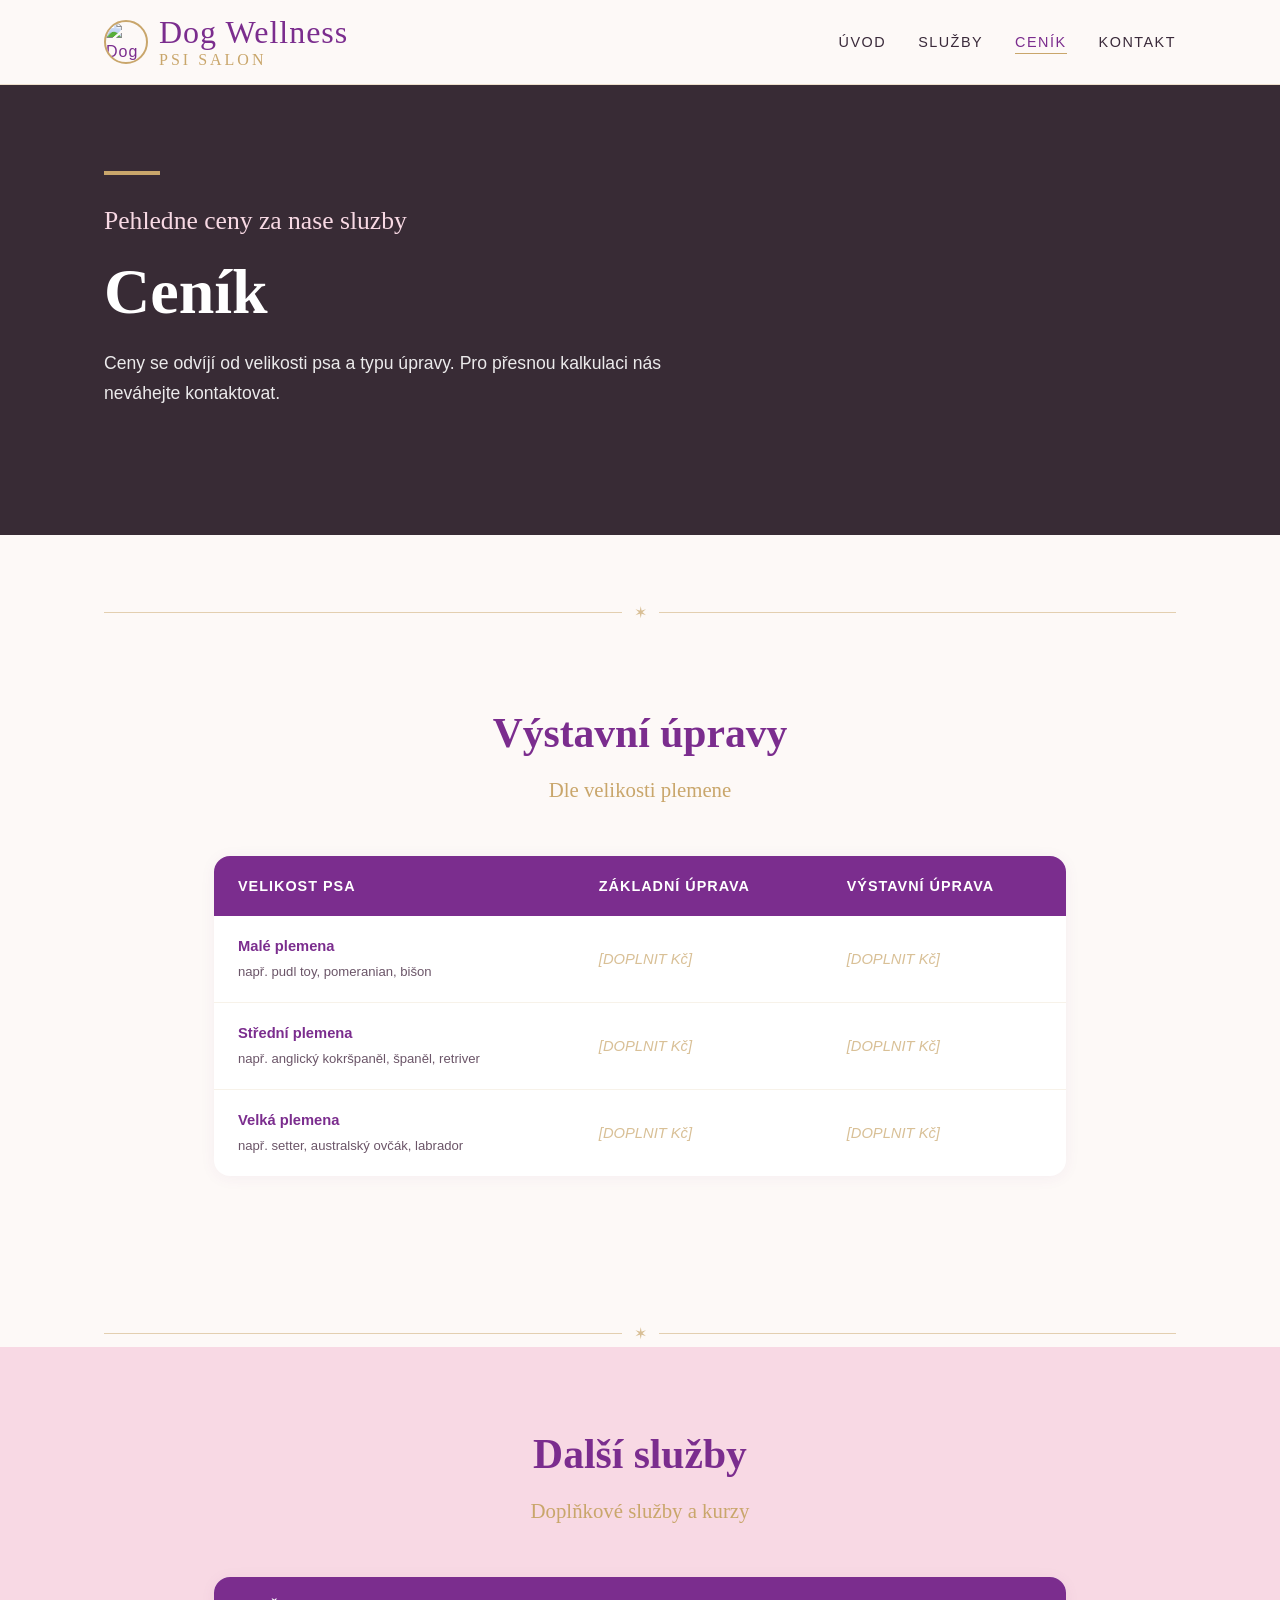
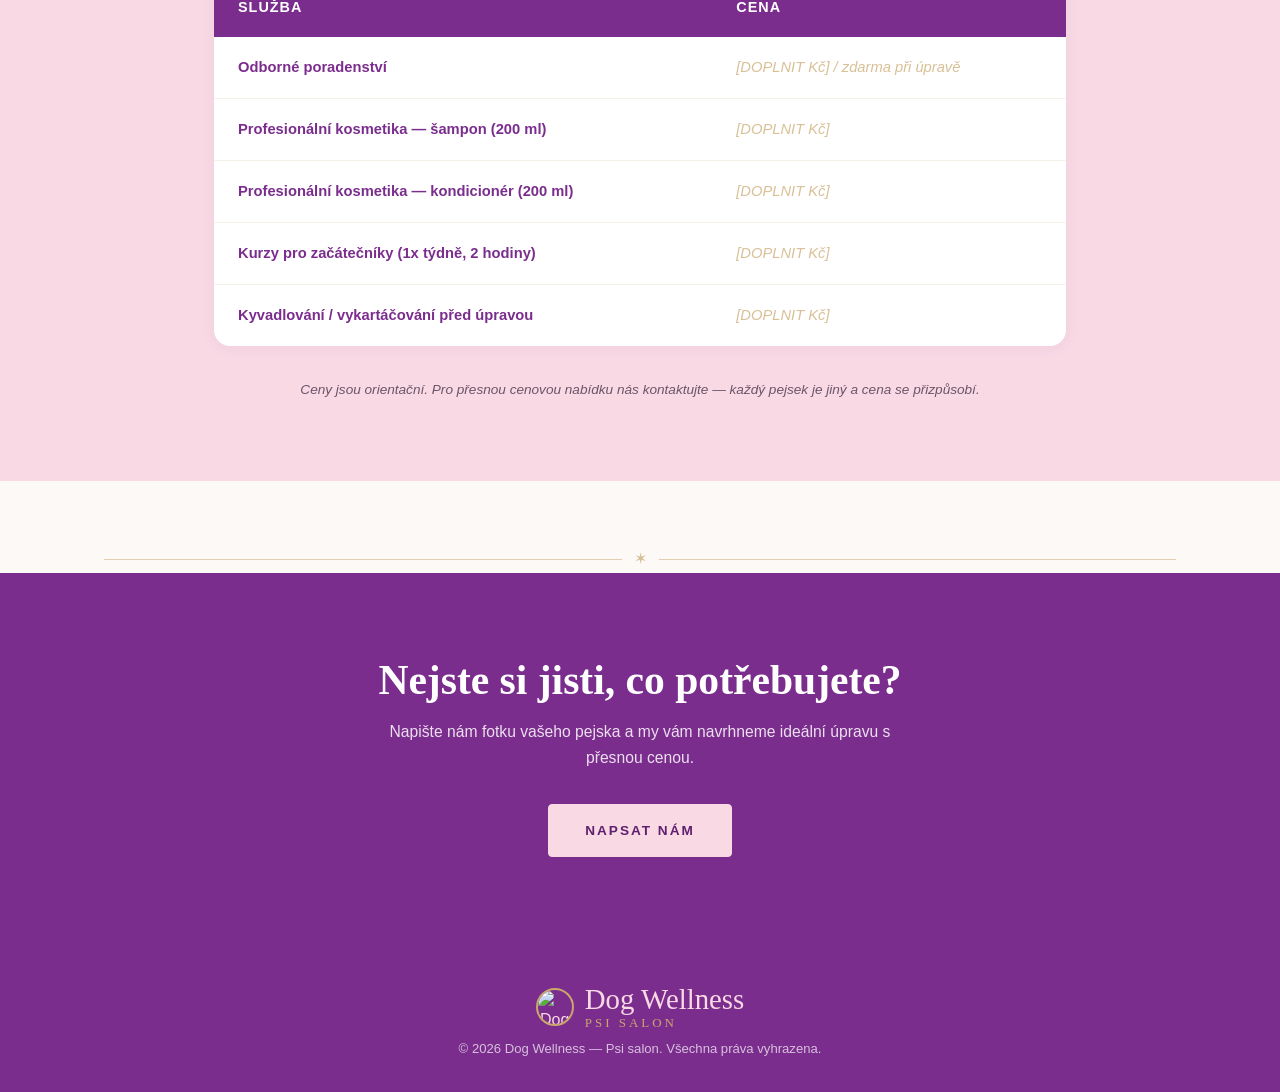
==== cenik.html @ 5f7958ab "Add files via upload" ====
<!DOCTYPE html>
<html lang="cs">
<head>
  <meta charset="UTF-8">
  <meta name="viewport" content="width=device-width, initial-scale=1.0">
  <title>Dog Wellness — Psí salon | Ceník</title>
  <link rel="stylesheet" href="style.css">
</head>
<body>

  <!-- ===== NAVIGATION ===== -->
  <nav class="navbar">
    <div class="container">
      <a href="index.html" class="nav-logo">
        <img src="obrazky/logo.jpg" alt="Dog Wellness logo">
        <span class="brand-name">Dog Wellness<small>Psi salon</small></span>
      </a>
      <ul class="nav-links">
        <li><a href="index.html">Úvod</a></li>
        <li><a href="sluzby.html">Služby</a></li>
        <li><a href="cenik.html" class="active">Ceník</a></li>
        <li><a href="kontakt.html">Kontakt</a></li>
      </ul>
      <button class="nav-toggle" aria-label="Menu"><span></span><span></span><span></span></button>
    </div>
  </nav>

  <!-- ===== PAGE HEADER ===== -->
  <section class="hero" style="min-height:50vh;">
    <div class="hero-content">
      <div class="container">
        <p class="hero-tagline">Pehledne ceny za nase sluzby</p>
        <h1>Ceník</h1>
        <p class="hero-subtitle">Ceny se odvíjí od velikosti psa a typu úpravy. Pro přesnou kalkulaci nás neváhejte kontaktovat.</p>
      </div>
    </div>
  </section>

  <!-- ===== DIVIDER ===== -->
  <div class="section-divider"><span class="star">&#10038;</span></div>

  <!-- ===== PRICING TABLE ===== -->
  <section class="section section-cream">
    <div class="container" style="max-width:900px;">
      <h2 class="section-title" style="text-align:center;">Výstavní úpravy</h2>
      <p class="section-subtitle" style="text-align:center;margin-bottom:12px;">Dle velikosti plemene</p>

      <table class="pricing-table">
        <thead>
          <tr>
            <th>Velikost psa</th>
            <th>Základní úprava</th>
            <th>Výstavní úprava</th>
          </tr>
        </thead>
        <tbody>
          <tr>
            <td class="size-label">Malé plemena<br><span style="font-weight:400;font-size:.82rem;color:var(--text-light);">např. pudl toy, pomeranian, bišon</span></td>
            <td class="placeholder-price">[DOPLNIT Kč]</td>
            <td class="placeholder-price">[DOPLNIT Kč]</td>
          </tr>
          <tr>
            <td class="size-label">Střední plemena<br><span style="font-weight:400;font-size:.82rem;color:var(--text-light);">např. anglický kokršpaněl, španěl, retriver</span></td>
            <td class="placeholder-price">[DOPLNIT Kč]</td>
            <td class="placeholder-price">[DOPLNIT Kč]</td>
          </tr>
          <tr>
            <td class="size-label">Velká plemena<br><span style="font-weight:400;font-size:.82rem;color:var(--text-light);">např. setter, australský ovčák, labrador</span></td>
            <td class="placeholder-price">[DOPLNIT Kč]</td>
            <td class="placeholder-price">[DOPLNIT Kč]</td>
          </tr>
        </tbody>
      </table>
    </div>
  </section>

  <!-- ===== DIVIDER ===== -->
  <div class="section-divider"><span class="star">&#10038;</span></div>

  <!-- ===== ADDITIONAL SERVICES PRICING ===== -->
  <section class="section section-alt">
    <div class="container" style="max-width:900px;">
      <h2 class="section-title" style="text-align:center;">Další služby</h2>
      <p class="section-subtitle" style="text-align:center;margin-bottom:12px;">Doplňkové služby a kurzy</p>

      <table class="pricing-table">
        <thead>
          <tr>
            <th>Služba</th>
            <th>Cena</th>
          </tr>
        </thead>
        <tbody>
          <tr>
            <td class="size-label">Odborné poradenství</td>
            <td class="placeholder-price">[DOPLNIT Kč] / zdarma při úpravě</td>
          </tr>
          <tr>
            <td class="size-label">Profesionální kosmetika — šampon (200 ml)</td>
            <td class="placeholder-price">[DOPLNIT Kč]</td>
          </tr>
          <tr>
            <td class="size-label">Profesionální kosmetika — kondicionér (200 ml)</td>
            <td class="placeholder-price">[DOPLNIT Kč]</td>
          </tr>
          <tr>
            <td class="size-label">Kurzy pro začátečníky (1x týdně, 2 hodiny)</td>
            <td class="placeholder-price">[DOPLNIT Kč]</td>
          </tr>
          <tr>
            <td class="size-label">Kyvadlování / vykartáčování před úpravou</td>
            <td class="placeholder-price">[DOPLNIT Kč]</td>
          </tr>
        </tbody>
      </table>

      <p style="text-align:center;margin-top:32px;font-size:.85rem;color:var(--text-light);font-style:italic;">Ceny jsou orientační. Pro přesnou cenovou nabídku nás kontaktujte — každý pejsek je jiný a cena se přizpůsobí.</p>
    </div>
  </section>

  <!-- ===== DIVIDER ===== -->
  <div class="section-divider"><span class="star">&#10038;</span></div>

  <!-- ===== CTA ===== -->
  <section class="section section-plum" style="text-align:center;">
    <div class="container">
      <h2 class="section-title" style="color:#fff;">Nejste si jisti, co potřebujete?</h2>
      <p style="color:rgba(255,255,255,.85);max-width:560px;margin:12px auto 32px;font-size:.98rem;">Napište nám fotku vašeho pejska a my vám navrhneme ideální úpravu s přesnou cenou.</p>
      <a href="kontakt.html" class="btn" style="background:var(--rose);color:var(--plum-dark);border:1px solid var(--rose);">Napsat nám</a>
    </div>
  </section>

  <!-- ===== FOOTER ===== -->
  <footer class="footer">
    <div class="container">
      <div class="footer-logo"><img src="obrazky/logo.jpg" alt="Dog Wellness logo"><span class="brand-name">Dog Wellness<small>Psi salon</small></span></div>
      <p>&copy; 2026 Dog Wellness — Psi salon. Všechna práva vyhrazena.</p>
    </div>
  </footer>

  <script src="script.js"></script>
</body>
</html>
---- style.css ----
/* ===== LIGRICA — Dog Wellness Salon ===== */

/* --- Reset & Base --- */
*, *::before, *::after {
  box-sizing: border-box;
  margin: 0;
  padding: 0;
}

:root {
  --plum: #7B2D8E;
  --plum-dark: #5e216d;
  --rose: #F8D9E4;
  --cream: #FDF9F7;
  --gold: #C9A66B;
  --text: #3a2a3a;
  --text-light: #6b5568;
  --white: #ffffff;
}

html { scroll-behavior: smooth; }

body {
  font-family: 'Poppins', Arial, Helvetica, sans-serif;
  color: var(--text);
  background: var(--cream);
  line-height: 1.7;
  -webkit-font-smoothing: antialiased;
}

img { max-width: 100%; height: auto; display: block; }
a { color: var(--plum); text-decoration: none; transition: color .2s ease; }
a:hover { color: var(--plum-dark); }

h1, h2, h3, h4 {
  font-family: 'Playfair Display', Georgia, serif;
  color: var(--plum);
  line-height: 1.3;
}

@import url('https://fonts.googleapis.com/css2?family=Parisienne&family=Playfair+Display:ital,wght@0,400;0,600;0,700;1,400&family=Poppins:wght@300;400;500;600&display=swap');

/* --- Container --- */
.container { width: 100%; max-width: 1120px; margin: 0 auto; padding: 0 24px; }

/* ===== NAVIGATION ===== */
.navbar {
  position: sticky; top: 0; z-index: 1000;
  background: var(--cream);
  border-bottom: 1px solid rgba(201,166,107,.3);
  padding: 16px 0;
}
.navbar .container { display: flex; align-items: center; justify-content: space-between; }

.nav-logo {
  display: flex; align-items: center; gap: 11px;
  color: var(--plum); letter-spacing: 1px;
}
.nav-logo img,
.footer-logo img {
  width: 44px; height: 44px; object-fit: cover; border-radius: 50%;
  border: 2px solid var(--gold); flex: 0 0 auto;
}
.brand-name {
  font-family: 'Parisienne', cursive; font-size: 2rem; line-height: 1;
  display: block;
}
.brand-name small {
  font-family: 'Playfair Display', serif; font-size: .5em; display: block;
  letter-spacing: 3px; text-transform: uppercase; color: var(--gold); margin-top: 4px;
}

.nav-links { display: flex; gap: 32px; list-style: none; }
.nav-links a {
  font-family: 'Poppins', sans-serif;
  font-size: .9rem; font-weight: 500; text-transform: uppercase;
  letter-spacing: 1.5px; color: var(--text); position: relative; padding-bottom: 4px;
}
.nav-links a::after {
  content: ''; position: absolute; left: 0; bottom: 0;
  width: 0; height: 1px; background: var(--gold); transition: width .3s ease;
}
.nav-links a:hover::after,
.nav-links a.active::after { width: 100%; }
.nav-links a.active { color: var(--plum); }

.nav-toggle {
  display: none; flex-direction: column; gap: 5px;
  background: none; border: none; cursor: pointer; padding: 4px;
}
.nav-toggle span { width: 26px; height: 2px; background: var(--plum); transition: transform .3s ease, opacity .3s ease; }

/* ===== DIVIDER ===== */
.section-divider {
  width: 100%; max-width: 1120px; padding: 0 24px;
  text-align: center; margin: 64px auto 0;
  display: flex; align-items: center; justify-content: center; gap: 12px;
}
.section-divider::before,
.section-divider::after {
  content: ''; flex: 1; max-width: none; height: 1px;
  background: var(--gold); opacity: .5;
}
.section-divider .star { font-size: 1rem; color: var(--gold); opacity: .7; }

/* ===== HERO ===== */
.hero {
  position: relative; min-height: 85vh; display: flex;
  align-items: center; overflow: hidden; background: #382b35;
}
.hero-bg {
  position: absolute; inset: 0;
  background-size: cover; background-position: center 38%; opacity: .7;
}
.hero-bg::after {
  content: ''; position: absolute; inset: 0;
  background: linear-gradient(90deg, rgba(30,20,30,.92) 0%, rgba(50,31,48,.72) 48%, rgba(50,31,48,.18) 100%);
}
.hero-bg img { width: 100%; height: 100%; object-fit: cover; }
.hero .container { width: 100%; }
.hero-content { max-width: 620px; }
.hero > .hero-content { width: 100%; max-width: none; }
.hero > .hero-content > .container { width: 100%; }
.hero > .hero-content > .container > * { max-width: 620px; }
.hero-content::before {
  content: ''; display: block; width: 56px; height: 4px; background: var(--gold);
  margin-bottom: 24px;
}
.hero > .hero-content::before { display: none; }
.hero > .hero-content > .container::before {
  content: ''; display: block; width: 56px; height: 4px; background: var(--gold);
  margin-bottom: 24px;
}
.hero-content {
  position: relative; z-index: 2; color: var(--white); padding: 80px 0;
}
.hero-tagline { font-family: 'Parisienne', cursive; font-size: 1.6rem; color: var(--rose); margin-bottom: 8px; }
.hero h1 {
  font-family: 'Playfair Display', serif;
  font-size: clamp(2.4rem,5vw,4rem); color: var(--white);
  margin-bottom: 16px; font-weight: 700;
}
.hero-subtitle { font-size: 1.1rem; font-weight: 300; max-width: 520px; color: rgba(255,255,255,.9); margin-bottom: 40px; }

.hero-stats { display: flex; gap: 48px; margin-bottom: 40px; }
.hero-stat-number { font-family: 'Playfair Display', serif; font-size: 2.6rem; font-weight: 700; color: var(--rose); line-height: 1; }
.hero-stat-label { font-size: .85rem; text-transform: uppercase; letter-spacing: 1px; color: rgba(255,255,255,.7); margin-top: 4px; }

/* ===== BUTTONS ===== */
.btn {
  display: inline-block; font-family: 'Poppins', sans-serif;
  font-size: .85rem; font-weight: 600; text-transform: uppercase;
  letter-spacing: 2px; padding: 14px 36px; border-radius: 4px;
  transition: all .3s ease; cursor: pointer; border: none;
}
.btn-primary { background: var(--plum); color: var(--white); border: 1px solid var(--plum); }
.btn-primary:hover { background: var(--plum-dark); border-color: var(--plum-dark); color: var(--white); }
.btn-outline { background: transparent; color: var(--plum); border: 1px solid var(--gold); }
.btn-outline:hover { background: var(--gold); color: var(--white); }
.btn-rose { background: var(--rose); color: var(--plum-dark); border: 1px solid var(--rose); }
.btn-rose:hover { background: #f0c4d4; border-color: #f0c4d4; }

/* ===== SECTIONS ===== */
.section { padding: 80px 0; }
.section-alt { background: var(--rose); }
.section-cream { background: var(--cream); }
.section-plum { background: var(--plum); color: var(--white); }
.section-title { font-size: clamp(1.8rem,3.5vw,2.6rem); margin-bottom: 12px; }
.section-subtitle { font-family: 'Parisienne', cursive; font-size: 1.3rem; color: var(--gold); margin-bottom: 40px; }
.section-plum .section-title { color: var(--white); }
.section-plum .section-subtitle { color: var(--rose); }

/* ===== ABOUT ===== */
.about-grid { display: grid; grid-template-columns: 1fr 1fr; gap: 64px; align-items: center; }
.about-img-wrap,
.breeding-img-wrap,
.gallery-item { position: relative; overflow: hidden; }
.about-img-wrap img,
.breeding-img-wrap img,
.gallery-item img { width: 100%; height: 100%; object-fit: cover; border-radius: inherit; transition: opacity .4s ease; }
.img-placeholder {
  display: flex; align-items: center; justify-content: center;
  color: rgba(123,45,142,.3); font-size: .75rem;
  text-transform: uppercase; letter-spacing: 2px;
}
.img-slot.slot-placeholder > img { display: none !important; }

/* ===== BREEDING ===== */
.breeding-card {
  background: var(--white); border-radius: 20px; overflow: hidden;
  display: grid; grid-template-columns: 1fr 1fr;
  box-shadow: 0 4px 24px rgba(123,45,142,.08);
}
.breeding-content { padding: 48px; display: flex; flex-direction: column; justify-content: center; }
.breeding-badge { font-family: 'Parisienne', cursive; font-size: 1.1rem; color: var(--gold); margin-bottom: 8px; }
.breeding-content h3 { font-size: 1.8rem; margin-bottom: 16px; }
.breeding-content p { color: var(--text-light); font-size: .95rem; margin-bottom: 24px; }

/* ===== SERVICES PREVIEW ===== */
.services-preview { display: grid; grid-template-columns: repeat(auto-fit,minmax(220px,1fr)); gap: 32px; margin-top: 48px; }
.service-card {
  text-align: center; padding: 40px 24px; background: var(--white);
  border-radius: 16px; border: 1px solid rgba(201,166,107,.25);
  transition: transform .3s ease, box-shadow .3s ease;
}
.service-card:hover { transform: translateY(-4px); box-shadow: 0 8px 32px rgba(123,45,142,.1); }
.service-icon { width: 48px; height: 48px; margin: 0 auto 16px; color: var(--plum); }
.service-icon svg { width: 100%; height: 100%; fill: none; stroke: currentColor; stroke-width: 1.5; stroke-linecap: round; stroke-linejoin: round; }
.service-card h4 { font-size: 1.1rem; margin-bottom: 8px; }
.service-card p { font-size: .85rem; color: var(--text-light); }

/* ===== GALLERY ===== */
.gallery-grid { display: grid; grid-template-columns: repeat(5,1fr); gap: 16px; margin-top: 48px; }
.gallery-item { border-radius: 16px; overflow: hidden; aspect-ratio: 3/4; box-shadow: 0 10px 24px rgba(80,30,60,.12); }
.gallery-item img { transition: transform .5s ease, filter .5s ease; }
.gallery-item:hover img { transform: scale(1.05); filter: saturate(1.08); }

/* ===== SERVICES PAGE ===== */
.services-page-grid { display: grid; grid-template-columns: repeat(auto-fit,minmax(300px,1fr)); gap: 32px; margin-top: 48px; }
.service-card-lg { background: var(--white); border-radius: 16px; padding: 40px 32px; border: 1px solid rgba(201,166,107,.2); }
.service-card-lg h3 { font-size: 1.3rem; margin-bottom: 12px; }
.service-card-lg p { font-size: .9rem; color: var(--text-light); margin-bottom: 16px; }

.breed-list { list-style: none; display: flex; flex-wrap: wrap; gap: 8px; margin-top: 24px; }
.breed-tag {
  font-size: .78rem; padding: 6px 16px; border-radius: 20px;
  background: var(--rose); color: var(--plum-dark); font-weight: 500;
}

/* ===== PRICING ===== */
.pricing-table {
  width: 100%; border-collapse: collapse; margin-top: 48px;
  background: var(--white); border-radius: 16px; overflow: hidden;
  box-shadow: 0 2px 16px rgba(123,45,142,.06);
}
.pricing-table thead th {
  background: var(--plum); color: var(--white); padding: 18px 24px;
  font-family: 'Poppins', sans-serif; font-weight: 600; font-size: .9rem;
  text-transform: uppercase; letter-spacing: 1px; text-align: left;
}
.pricing-table tbody td { padding: 18px 24px; font-size: .92rem; border-bottom: 1px solid rgba(201,166,107,.15); }
.pricing-table tbody tr:last-child td { border-bottom: none; }
.pricing-table tbody tr:hover { background: rgba(248,217,228,.3); }
.pricing-table .size-label { font-weight: 600; color: var(--plum); }
.placeholder-price { color: var(--gold); font-style: italic; opacity: .7; }

/* ===== CONTACT ===== */
.contact-grid { display: grid; grid-template-columns: 1fr 1fr; gap: 64px; margin-top: 48px; }
.contact-info h3 { font-size: 1.2rem; margin-bottom: 20px; }
.contact-detail { display: flex; gap: 12px; margin-bottom: 20px; align-items: flex-start; }
.contact-detail-label { font-weight: 600; color: var(--plum); min-width: 80px; font-size: .9rem; }
.contact-detail-value { font-size: .92rem; color: var(--text-light); }

.contact-form { background: var(--white); border-radius: 16px; padding: 40px; box-shadow: 0 2px 16px rgba(123,45,142,.06); }
.form-group { margin-bottom: 24px; }
.form-group label { display: block; font-size: .85rem; font-weight: 500; color: var(--text); margin-bottom: 6px; }
.form-group input,
.form-group textarea {
  width: 100%; padding: 12px 16px; border: 1px solid rgba(201,166,107,.35);
  border-radius: 8px; font-family: 'Poppins', sans-serif; font-size: .92rem;
  color: var(--text); background: var(--cream);
  transition: border-color .2s ease, box-shadow .2s ease;
}
.form-group input:focus,
.form-group textarea:focus { outline: none; border-color: var(--plum); box-shadow: 0 0 0 3px rgba(123,45,142,.1); }
.form-group textarea { resize: vertical; min-height: 120px; }
.form-note { font-size: .82rem; color: var(--text-light); margin-top: 12px; }

/* ===== FOOTER ===== */
.footer { background: var(--plum); color: rgba(255,255,255,.7); padding: 48px 0 32px; text-align: center; }
.footer-logo { display: inline-flex; align-items: center; gap: 11px; color: var(--rose); margin-bottom: 8px; }
.footer-logo img { width: 38px; height: 38px; }
.footer-logo .brand-name { color: var(--rose); font-size: 1.8rem; text-align: left; }
.footer-logo .brand-name small {
  font-size: .45em; letter-spacing: 3px; color: var(--gold); margin-top: 3px;
}
.footer p { font-size: .82rem; }

/* ===== SCROLL REVEAL ===== */
.reveal { opacity: 0; transform: translateY(24px); transition: opacity .6s ease, transform .6s ease; }
.reveal.visible { opacity: 1; transform: translateY(0); }

/* ===== RESPONSIVE ===== */
@media (max-width: 900px) {
  .about-grid,
  .breeding-card { grid-template-columns: 1fr; }
  .contact-grid { grid-template-columns: 1fr; gap: 40px; }
  .breeding-content { padding: 32px; }
  .gallery-grid { grid-template-columns: repeat(3,1fr); }
}

@media (max-width: 680px) {
  .nav-links {
    display: none; position: absolute; top: 100%; left: 0; right: 0;
    background: var(--cream); flex-direction: column; gap: 0;
    padding: 0 24px 16px; border-bottom: 1px solid rgba(201,166,107,.3);
  }
  .nav-links.open { display: flex; }
  .nav-links li { padding: 12px 0; border-bottom: 1px solid rgba(201,166,107,.1); }
  .nav-toggle { display: flex; }

  .hero-stats { gap: 32px; flex-wrap: wrap; }
  .hero-content { padding: 60px 0; }
  .section { padding: 56px 0; }
  .services-preview { grid-template-columns: 1fr; }
  .gallery-grid { grid-template-columns: repeat(2,1fr); gap: 12px; }
  .pricing-table thead th,
  .pricing-table tbody td { padding: 14px 16px; font-size: .85rem; }
  .contact-form { padding: 24px; }
}
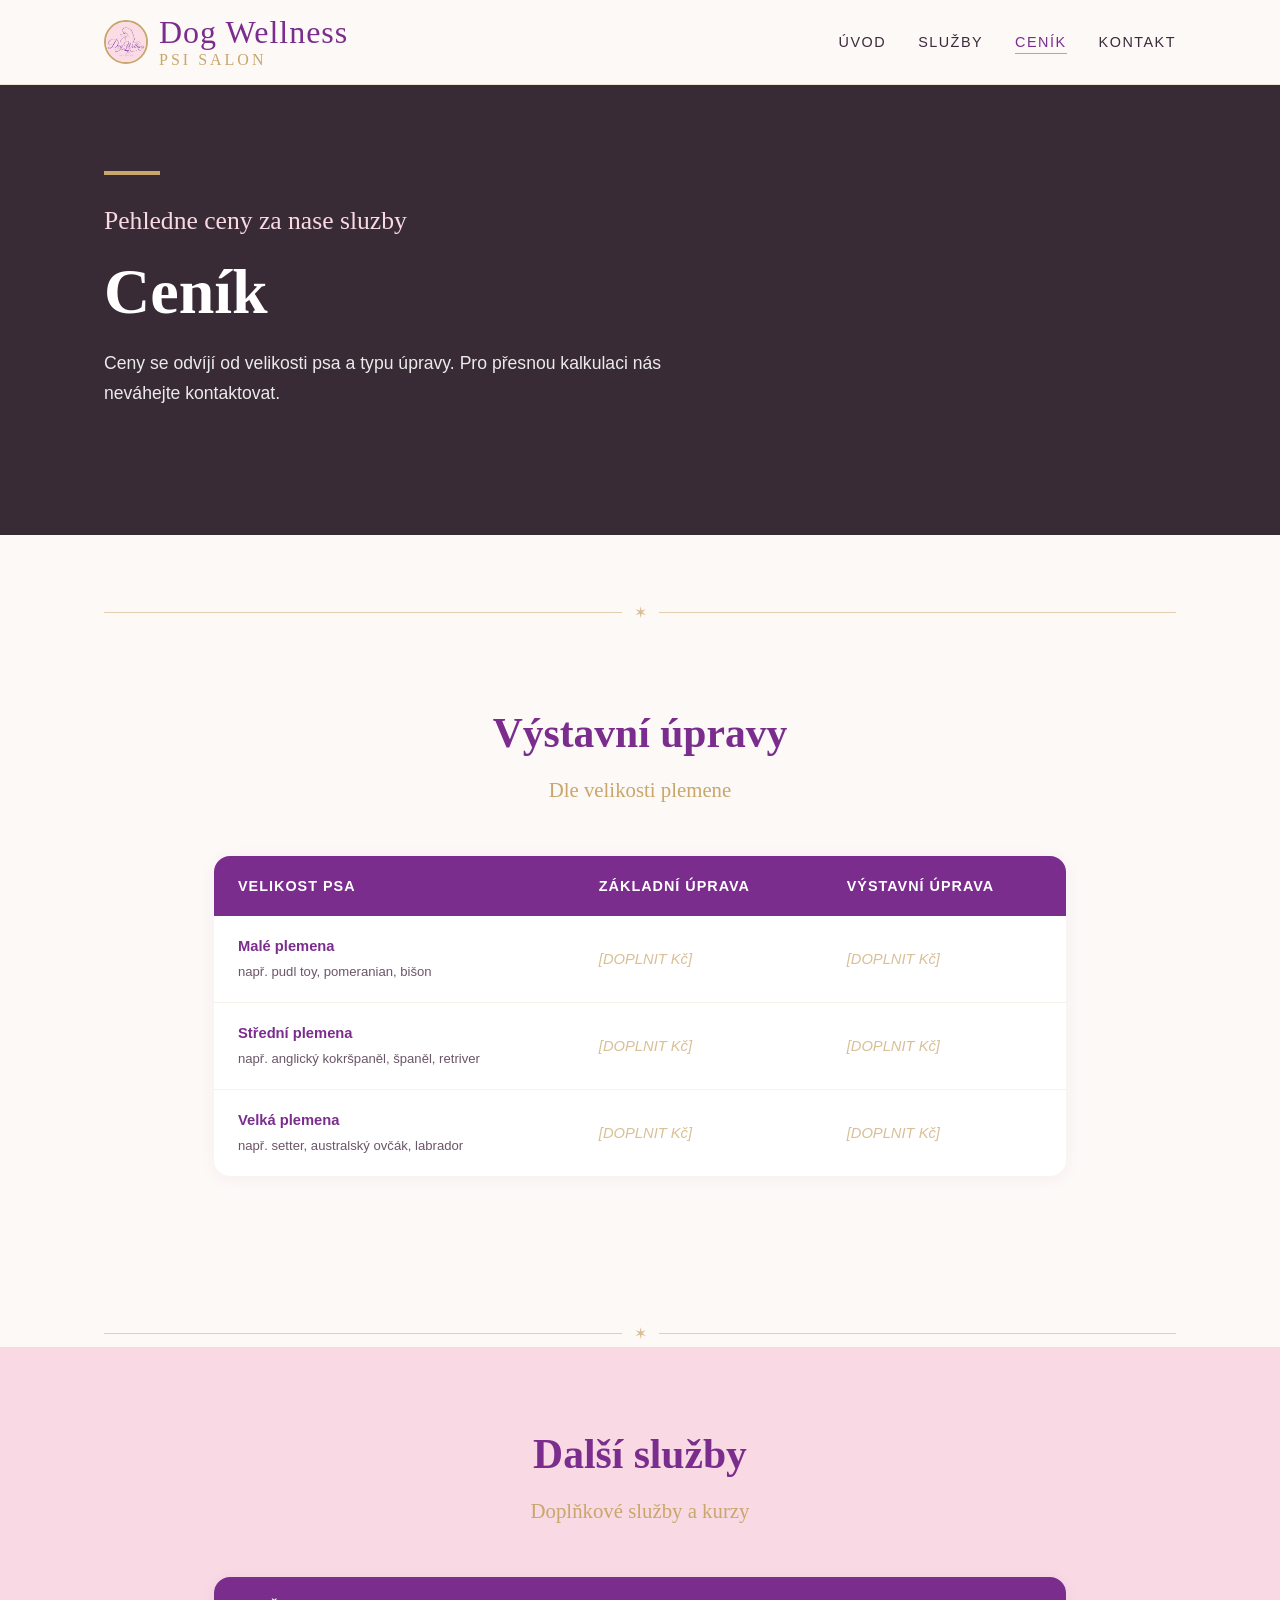
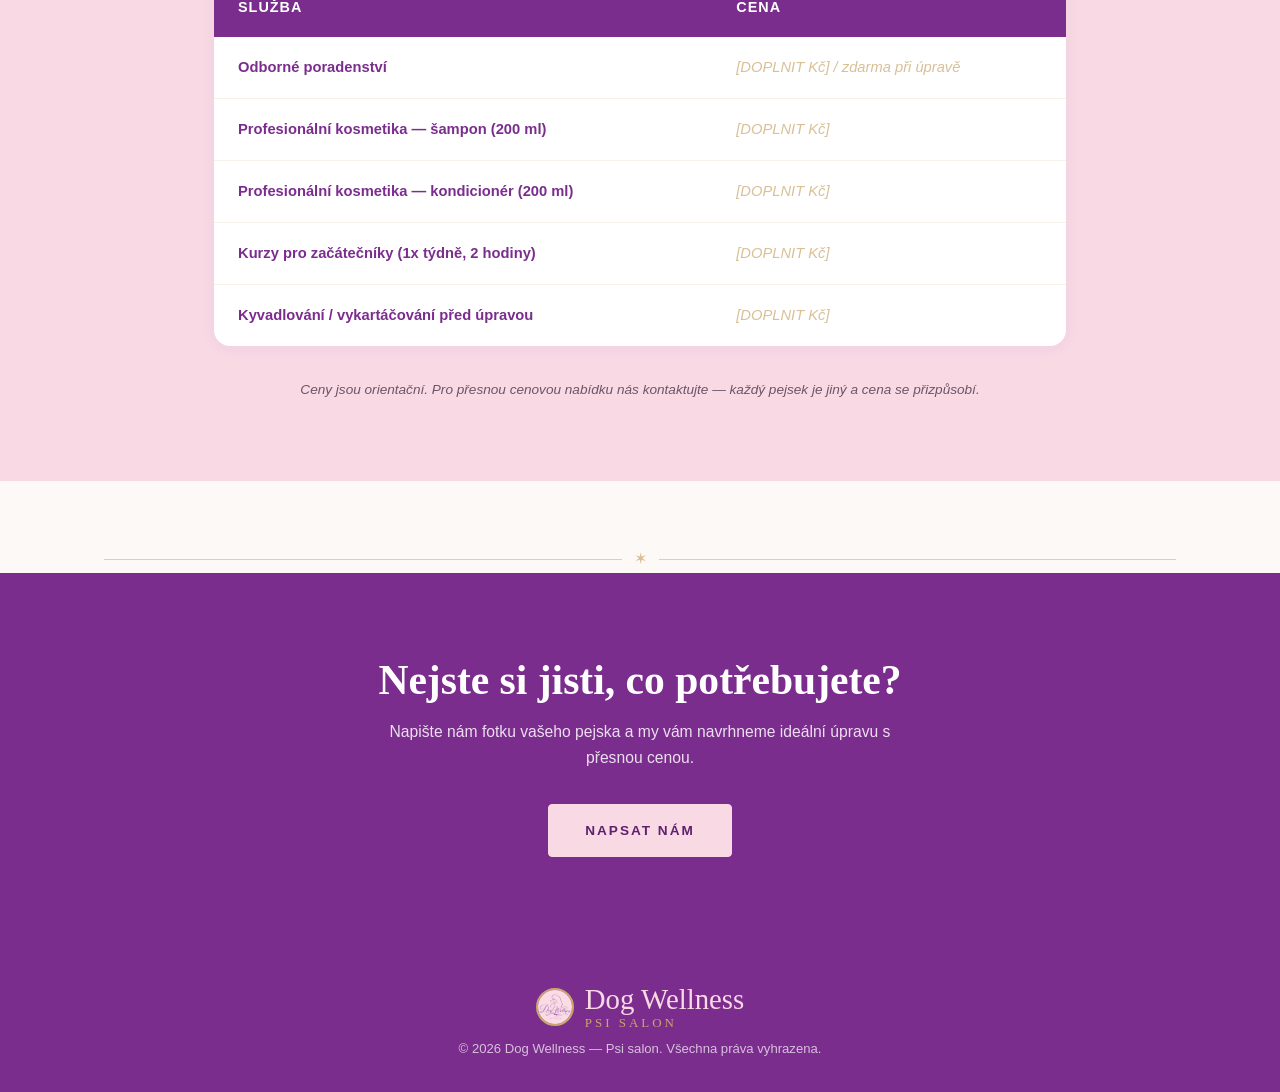
==== commit 3dca1cad: "Add files via upload spravene fotky" ====
--- a/cenik.html
+++ b/cenik.html
@@ -12,7 +12,7 @@
   <nav class="navbar">
     <div class="container">
       <a href="index.html" class="nav-logo">
-        <img src="obrazky/logo.jpg" alt="Dog Wellness logo">
+        <img src="logo.jpg" alt="Dog Wellness logo">
         <span class="brand-name">Dog Wellness<small>Psi salon</small></span>
       </a>
       <ul class="nav-links">
@@ -133,7 +133,7 @@
   <!-- ===== FOOTER ===== -->
   <footer class="footer">
     <div class="container">
-      <div class="footer-logo"><img src="obrazky/logo.jpg" alt="Dog Wellness logo"><span class="brand-name">Dog Wellness<small>Psi salon</small></span></div>
+      <div class="footer-logo"><img src="logo.jpg" alt="Dog Wellness logo"><span class="brand-name">Dog Wellness<small>Psi salon</small></span></div>
       <p>&copy; 2026 Dog Wellness — Psi salon. Všechna práva vyhrazena.</p>
     </div>
   </footer>
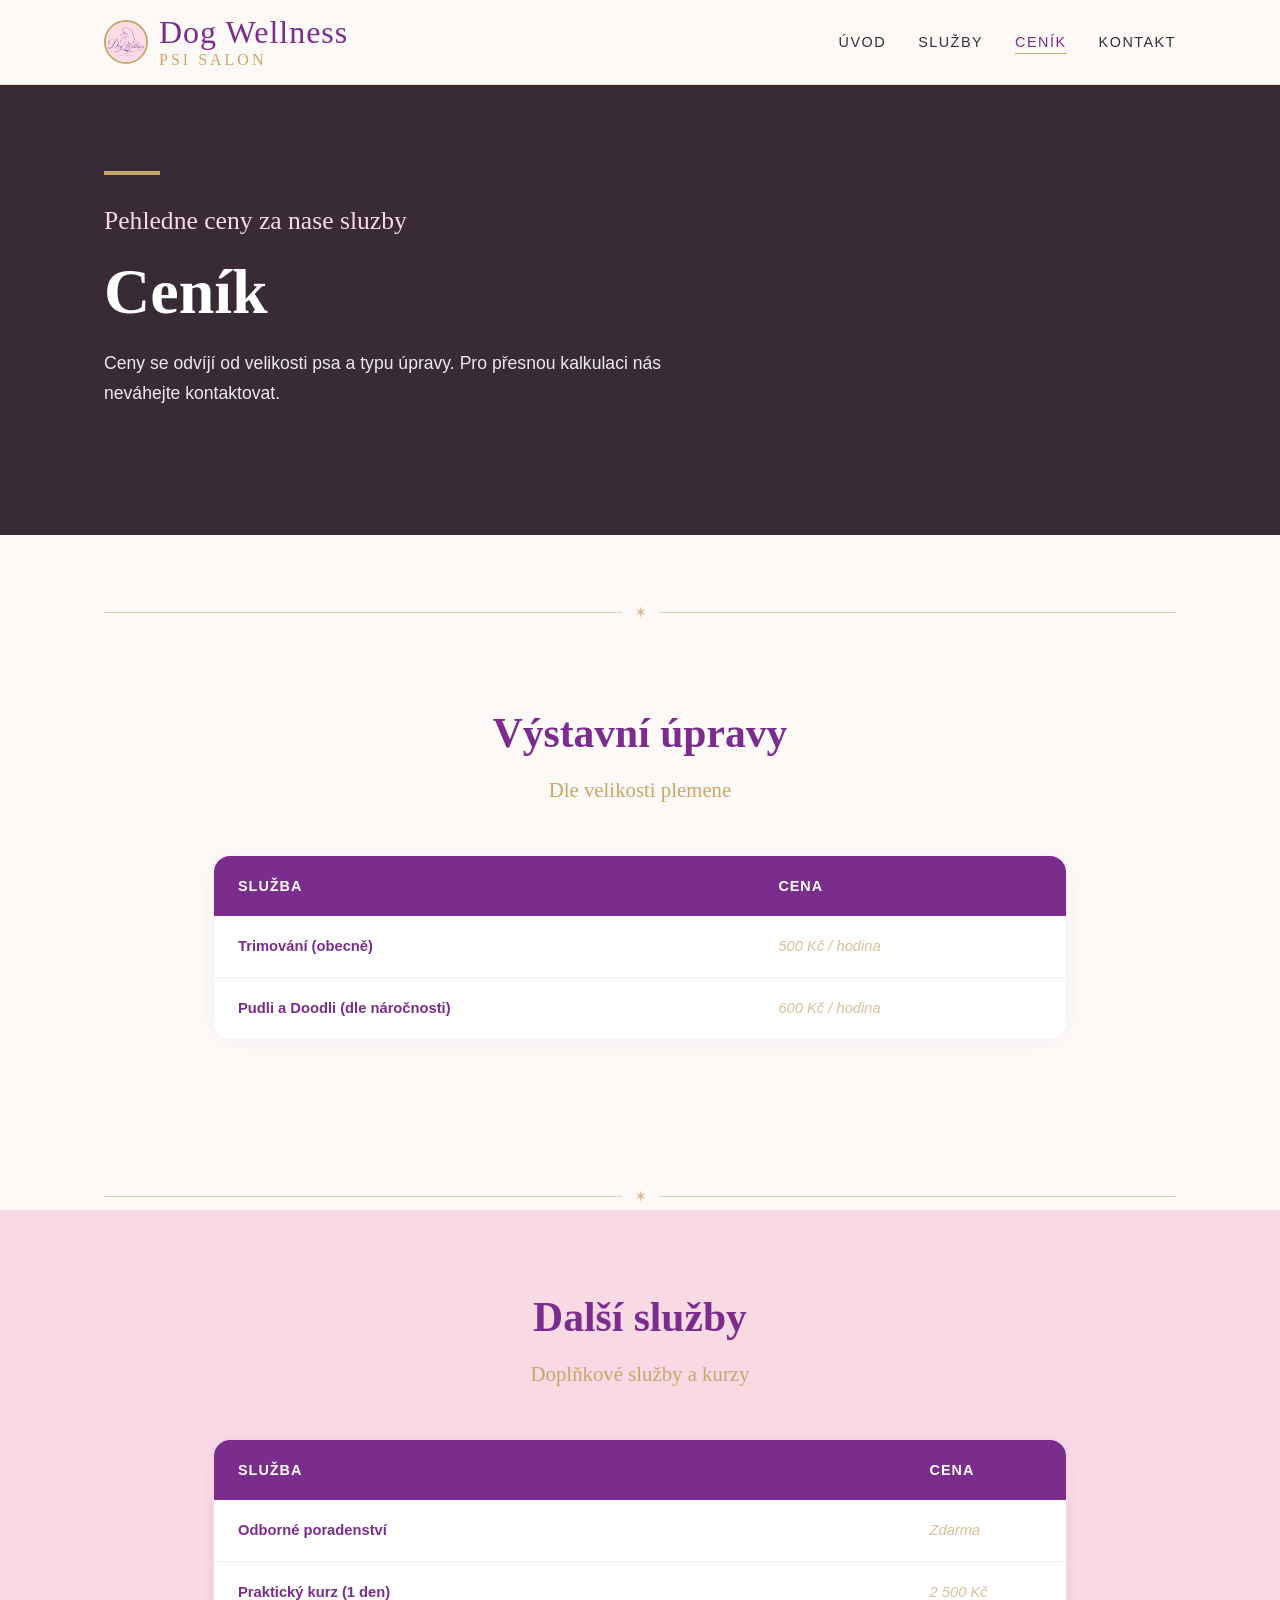
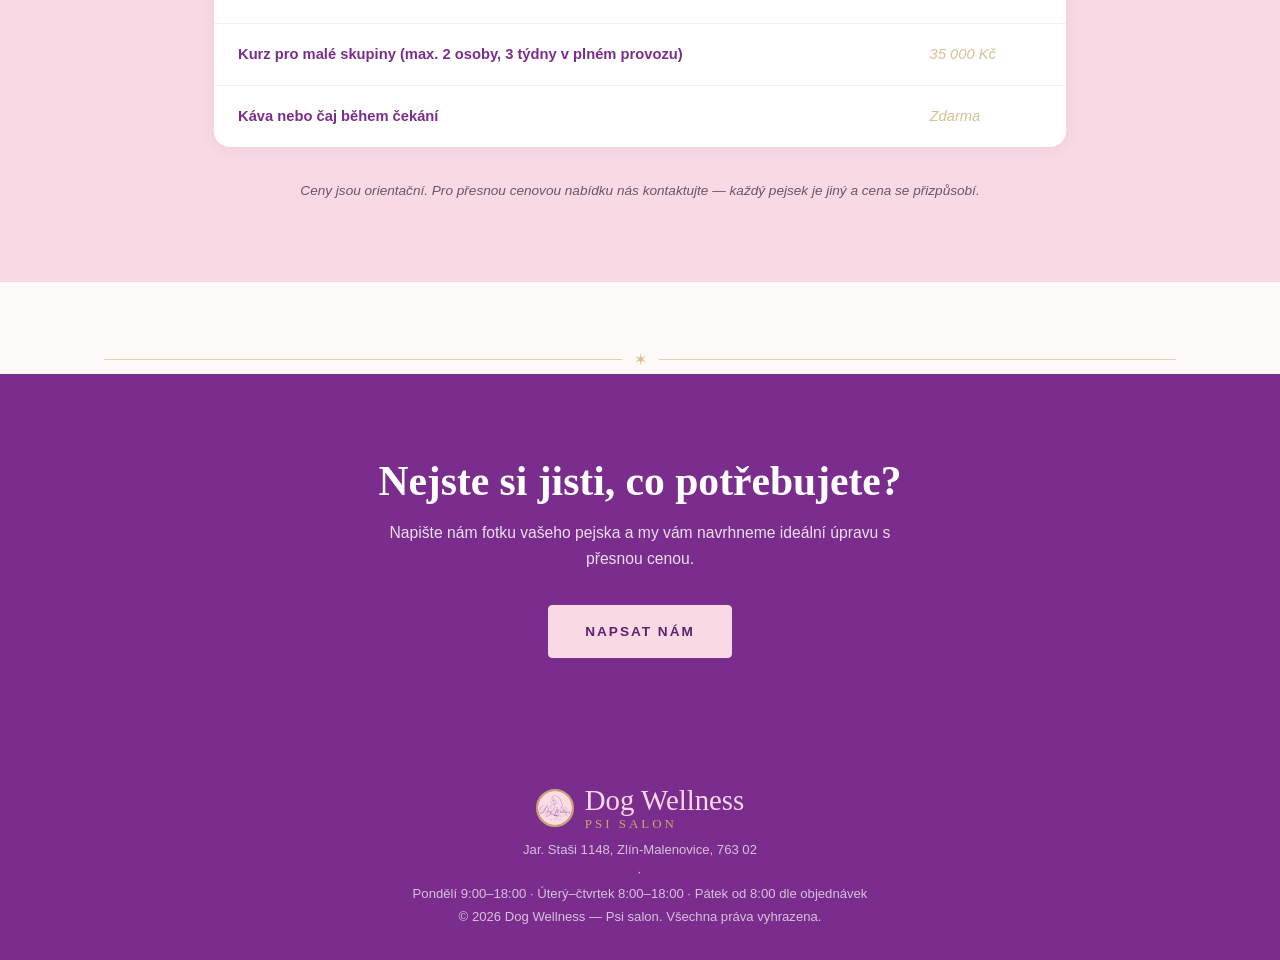
==== commit 42cf82bb: "Add files via upload" ====
--- a/cenik.html
+++ b/cenik.html
@@ -48,26 +48,18 @@
       <table class="pricing-table">
         <thead>
           <tr>
-            <th>Velikost psa</th>
-            <th>Základní úprava</th>
-            <th>Výstavní úprava</th>
+            <th>Služba</th>
+            <th>Cena</th>
           </tr>
         </thead>
         <tbody>
           <tr>
-            <td class="size-label">Malé plemena<br><span style="font-weight:400;font-size:.82rem;color:var(--text-light);">např. pudl toy, pomeranian, bišon</span></td>
-            <td class="placeholder-price">[DOPLNIT Kč]</td>
-            <td class="placeholder-price">[DOPLNIT Kč]</td>
+            <td class="size-label">Trimování (obecně)</td>
+            <td class="placeholder-price">500 Kč / hodina</td>
           </tr>
           <tr>
-            <td class="size-label">Střední plemena<br><span style="font-weight:400;font-size:.82rem;color:var(--text-light);">např. anglický kokršpaněl, španěl, retriver</span></td>
-            <td class="placeholder-price">[DOPLNIT Kč]</td>
-            <td class="placeholder-price">[DOPLNIT Kč]</td>
-          </tr>
-          <tr>
-            <td class="size-label">Velká plemena<br><span style="font-weight:400;font-size:.82rem;color:var(--text-light);">např. setter, australský ovčák, labrador</span></td>
-            <td class="placeholder-price">[DOPLNIT Kč]</td>
-            <td class="placeholder-price">[DOPLNIT Kč]</td>
+            <td class="size-label">Pudli a Doodli (dle náročnosti)</td>
+            <td class="placeholder-price">600 Kč / hodina</td>
           </tr>
         </tbody>
       </table>
@@ -93,23 +85,19 @@
         <tbody>
           <tr>
             <td class="size-label">Odborné poradenství</td>
-            <td class="placeholder-price">[DOPLNIT Kč] / zdarma při úpravě</td>
+            <td class="placeholder-price">Zdarma</td>
           </tr>
           <tr>
-            <td class="size-label">Profesionální kosmetika — šampon (200 ml)</td>
-            <td class="placeholder-price">[DOPLNIT Kč]</td>
+            <td class="size-label">Praktický kurz (1 den)</td>
+            <td class="placeholder-price">2 500 Kč</td>
           </tr>
           <tr>
-            <td class="size-label">Profesionální kosmetika — kondicionér (200 ml)</td>
-            <td class="placeholder-price">[DOPLNIT Kč]</td>
+            <td class="size-label">Kurz pro malé skupiny (max. 2 osoby, 3 týdny v plném provozu)</td>
+            <td class="placeholder-price">35 000 Kč</td>
           </tr>
           <tr>
-            <td class="size-label">Kurzy pro začátečníky (1x týdně, 2 hodiny)</td>
-            <td class="placeholder-price">[DOPLNIT Kč]</td>
-          </tr>
-          <tr>
-            <td class="size-label">Kyvadlování / vykartáčování před úpravou</td>
-            <td class="placeholder-price">[DOPLNIT Kč]</td>
+            <td class="size-label">Káva nebo čaj během čekání</td>
+            <td class="placeholder-price">Zdarma</td>
           </tr>
         </tbody>
       </table>
@@ -134,6 +122,7 @@
   <footer class="footer">
     <div class="container">
       <div class="footer-logo"><img src="logo.jpg" alt="Dog Wellness logo"><span class="brand-name">Dog Wellness<small>Psi salon</small></span></div>
+      <p>Jar. Staši 1148, Zlín-Malenovice, 763 02<br><a href="tel:+420608891724">+420 608 891 724</a> · <a href="mailto:ligrica@gmail.com">ligrica@gmail.com</a><br>Pondělí 9:00–18:00 · Úterý–čtvrtek 8:00–18:00 · Pátek od 8:00 dle objednávek</p>
       <p>&copy; 2026 Dog Wellness — Psi salon. Všechna práva vyhrazena.</p>
     </div>
   </footer>
--- a/style.css
+++ b/style.css
@@ -205,6 +205,7 @@
 }
 .service-card:hover { transform: translateY(-4px); box-shadow: 0 8px 32px rgba(123,45,142,.1); }
 .service-icon { width: 48px; height: 48px; margin: 0 auto 16px; color: var(--plum); }
+.service-icon img { width: 100%; height: 100%; object-fit: contain; display: block; }
 .service-icon svg { width: 100%; height: 100%; fill: none; stroke: currentColor; stroke-width: 1.5; stroke-linecap: round; stroke-linejoin: round; }
 .service-card h4 { font-size: 1.1rem; margin-bottom: 8px; }
 .service-card p { font-size: .85rem; color: var(--text-light); }
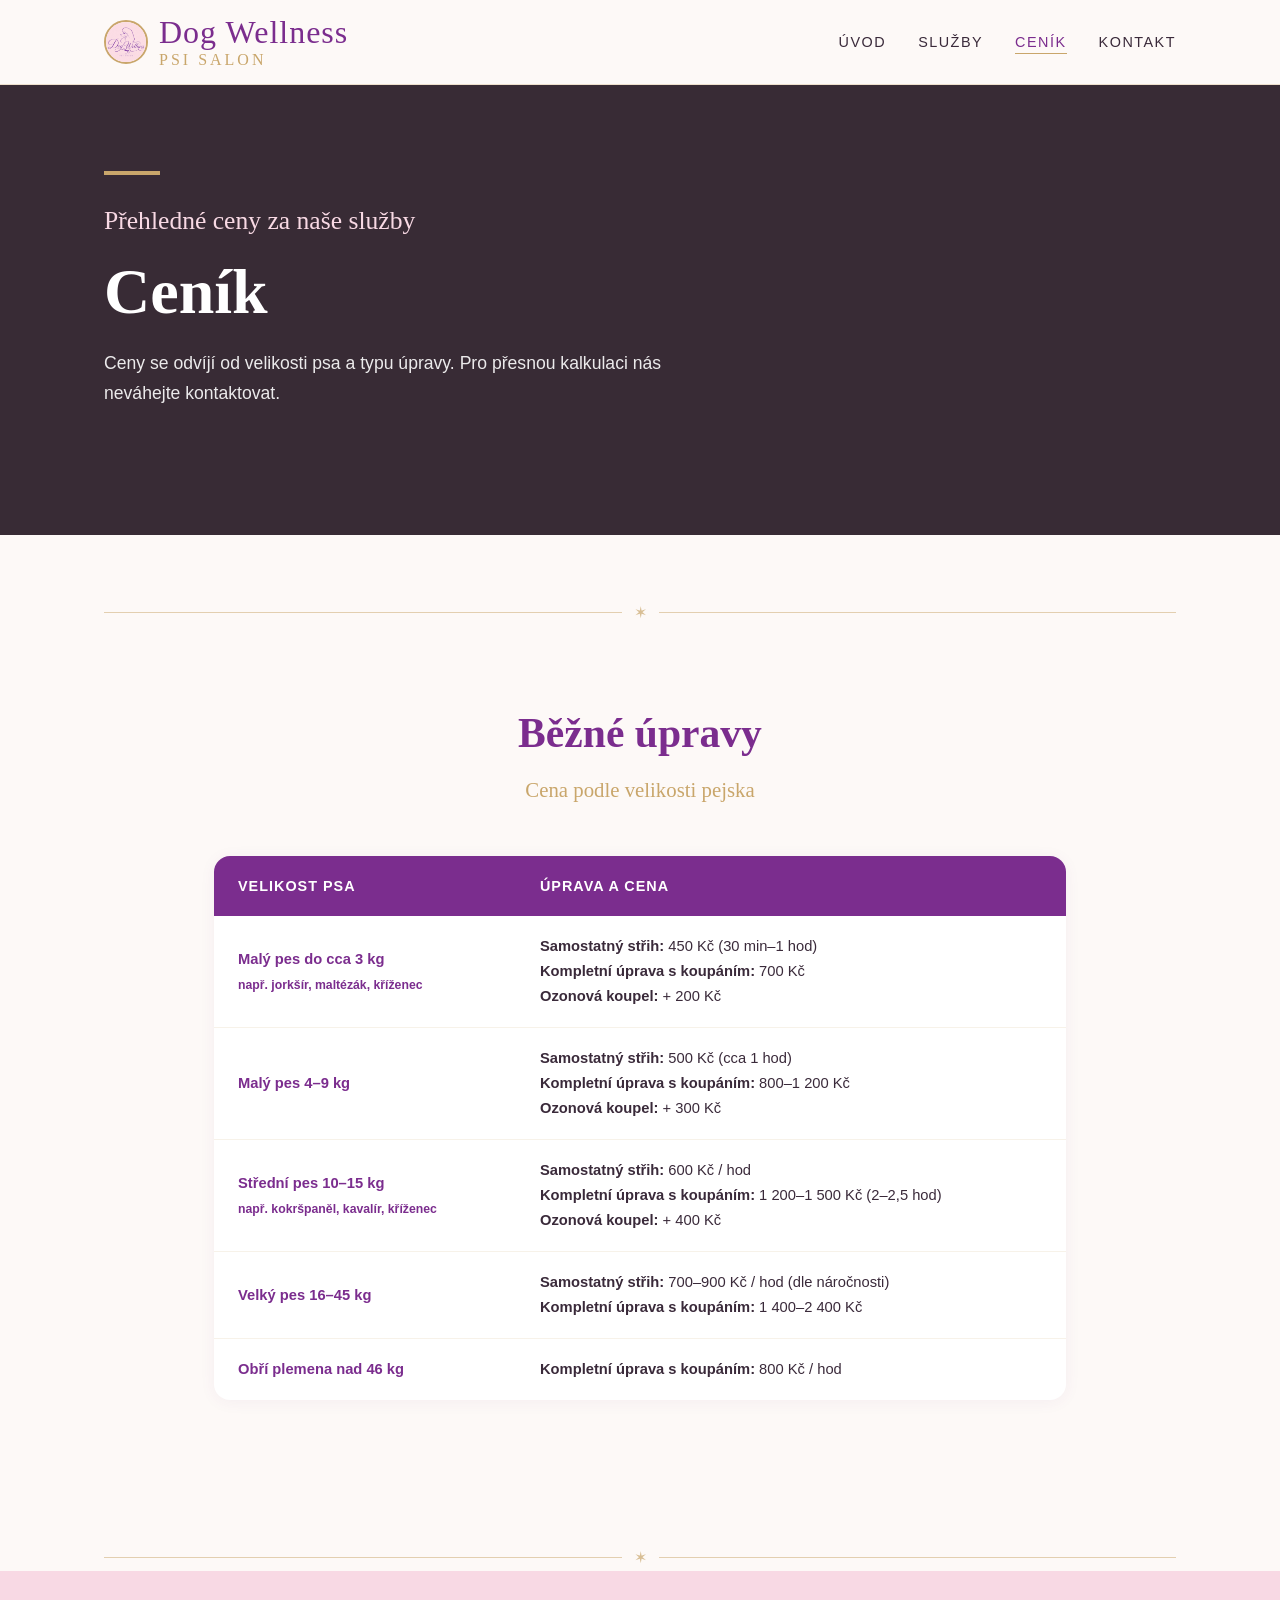
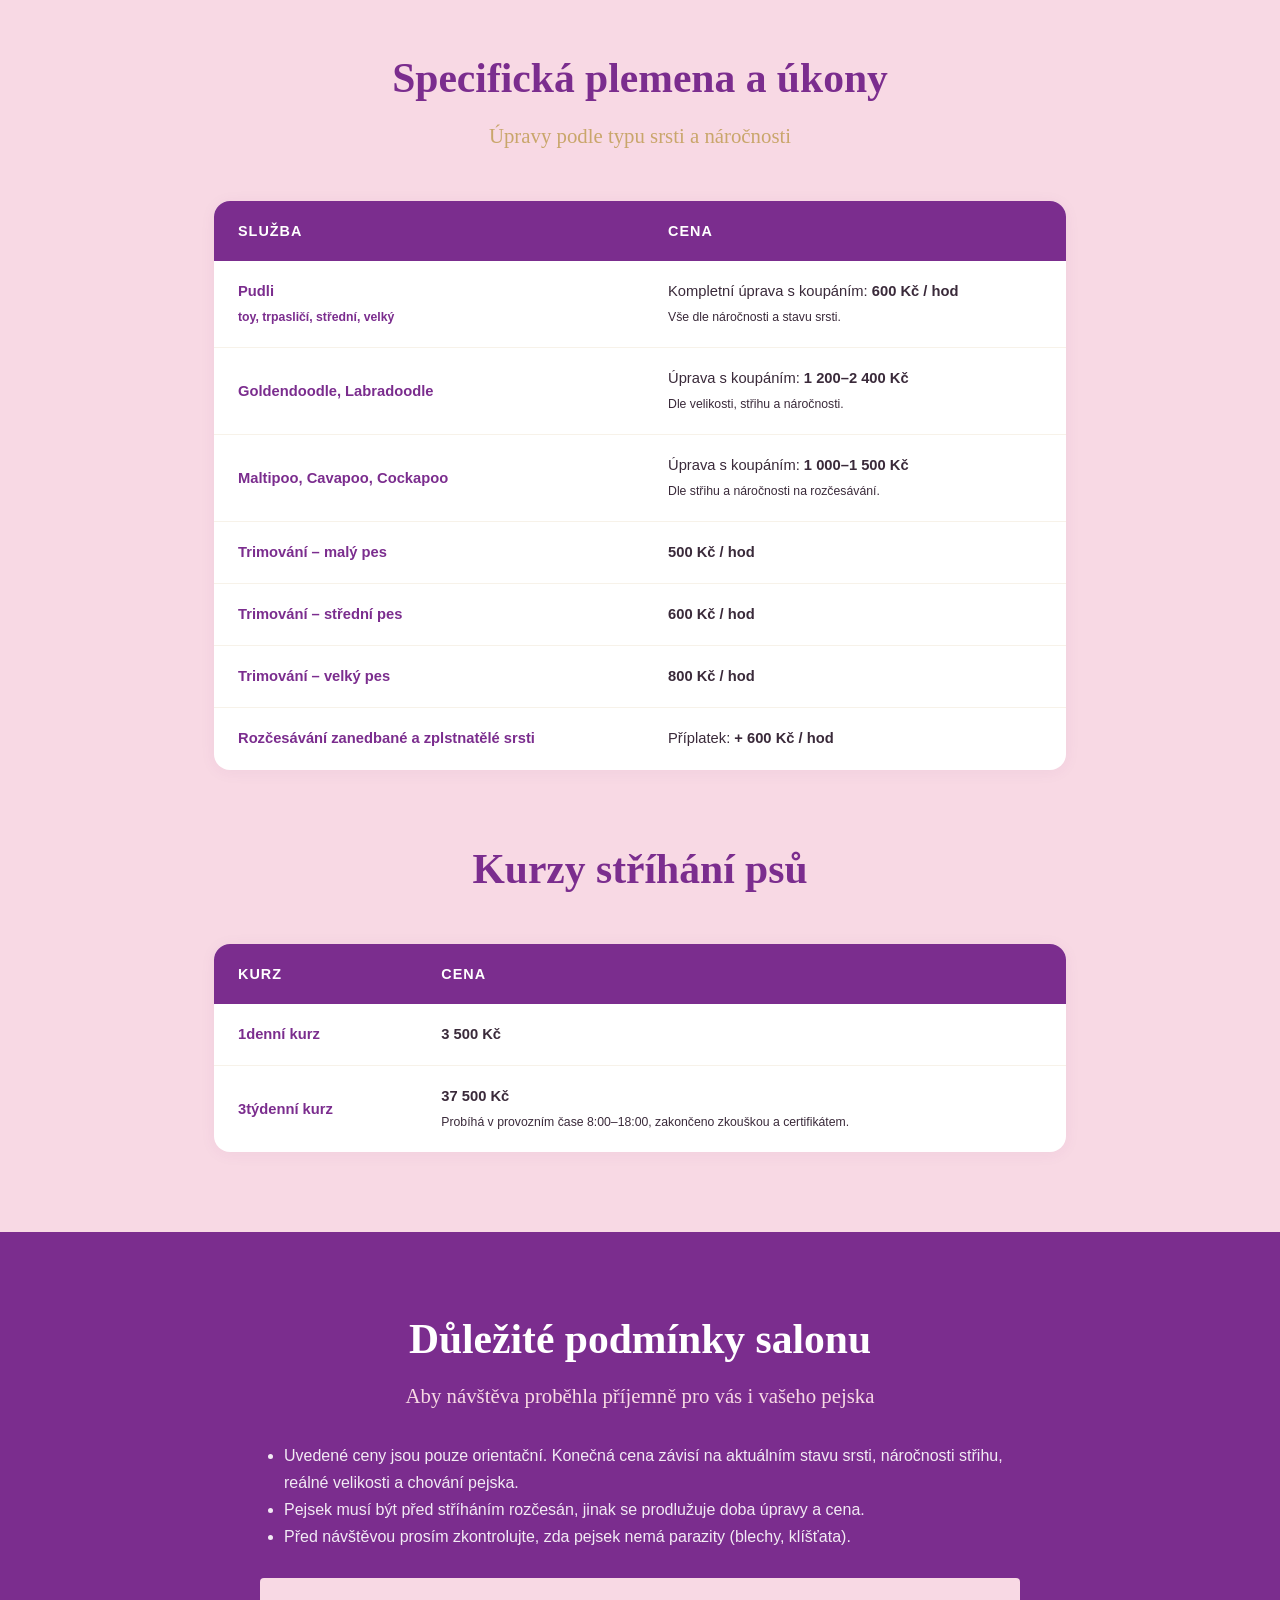
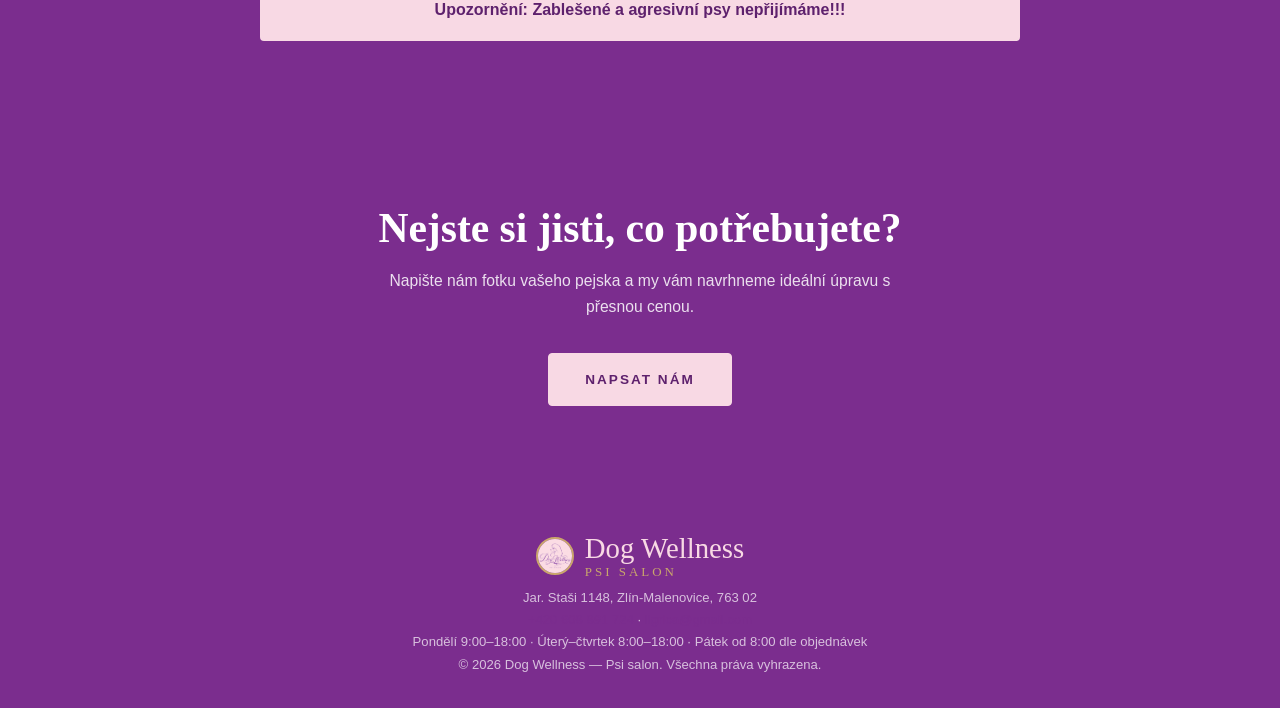
==== commit f0685848: "Add files via upload" ====
--- a/cenik.html
+++ b/cenik.html
@@ -29,7 +29,7 @@
   <section class="hero" style="min-height:50vh;">
     <div class="hero-content">
       <div class="container">
-        <p class="hero-tagline">Pehledne ceny za nase sluzby</p>
+        <p class="hero-tagline">Přehledné ceny za naše služby</p>
         <h1>Ceník</h1>
         <p class="hero-subtitle">Ceny se odvíjí od velikosti psa a typu úpravy. Pro přesnou kalkulaci nás neváhejte kontaktovat.</p>
       </div>
@@ -42,8 +42,50 @@
   <!-- ===== PRICING TABLE ===== -->
   <section class="section section-cream">
     <div class="container" style="max-width:900px;">
-      <h2 class="section-title" style="text-align:center;">Výstavní úpravy</h2>
-      <p class="section-subtitle" style="text-align:center;margin-bottom:12px;">Dle velikosti plemene</p>
+      <h2 class="section-title" style="text-align:center;">Běžné úpravy</h2>
+      <p class="section-subtitle" style="text-align:center;margin-bottom:12px;">Cena podle velikosti pejska</p>
+
+      <table class="pricing-table">
+        <thead>
+          <tr>
+            <th>Velikost psa</th>
+            <th>Úprava a cena</th>
+          </tr>
+        </thead>
+        <tbody>
+          <tr>
+            <td class="size-label">Malý pes do cca 3 kg<br><small>např. jorkšír, maltézák, kříženec</small></td>
+            <td><strong>Samostatný střih:</strong> 450 Kč (30 min–1 hod)<br><strong>Kompletní úprava s koupáním:</strong> 700 Kč<br><strong>Ozonová koupel:</strong> + 200 Kč</td>
+          </tr>
+          <tr>
+            <td class="size-label">Malý pes 4–9 kg</td>
+            <td><strong>Samostatný střih:</strong> 500 Kč (cca 1 hod)<br><strong>Kompletní úprava s koupáním:</strong> 800–1 200 Kč<br><strong>Ozonová koupel:</strong> + 300 Kč</td>
+          </tr>
+          <tr>
+            <td class="size-label">Střední pes 10–15 kg<br><small>např. kokršpaněl, kavalír, kříženec</small></td>
+            <td><strong>Samostatný střih:</strong> 600 Kč / hod<br><strong>Kompletní úprava s koupáním:</strong> 1 200–1 500 Kč (2–2,5 hod)<br><strong>Ozonová koupel:</strong> + 400 Kč</td>
+          </tr>
+          <tr>
+            <td class="size-label">Velký pes 16–45 kg</td>
+            <td><strong>Samostatný střih:</strong> 700–900 Kč / hod (dle náročnosti)<br><strong>Kompletní úprava s koupáním:</strong> 1 400–2 400 Kč</td>
+          </tr>
+          <tr>
+            <td class="size-label">Obří plemena nad 46 kg</td>
+            <td><strong>Kompletní úprava s koupáním:</strong> 800 Kč / hod</td>
+          </tr>
+        </tbody>
+      </table>
+    </div>
+  </section>
+
+  <!-- ===== DIVIDER ===== -->
+  <div class="section-divider"><span class="star">&#10038;</span></div>
+
+  <!-- ===== BREED AND COURSE PRICING ===== -->
+  <section class="section section-alt">
+    <div class="container" style="max-width:900px;">
+      <h2 class="section-title" style="text-align:center;">Specifická plemena a úkony</h2>
+      <p class="section-subtitle" style="text-align:center;margin-bottom:12px;">Úpravy podle typu srsti a náročnosti</p>
 
       <table class="pricing-table">
         <thead>
@@ -54,60 +96,71 @@
         </thead>
         <tbody>
           <tr>
-            <td class="size-label">Trimování (obecně)</td>
-            <td class="placeholder-price">500 Kč / hodina</td>
+            <td class="size-label">Pudli<br><small>toy, trpasličí, střední, velký</small></td>
+            <td>Kompletní úprava s koupáním: <strong>600 Kč / hod</strong><br><small>Vše dle náročnosti a stavu srsti.</small></td>
           </tr>
           <tr>
-            <td class="size-label">Pudli a Doodli (dle náročnosti)</td>
-            <td class="placeholder-price">600 Kč / hodina</td>
+            <td class="size-label">Goldendoodle, Labradoodle</td>
+            <td>Úprava s koupáním: <strong>1 200–2 400 Kč</strong><br><small>Dle velikosti, střihu a náročnosti.</small></td>
+          </tr>
+          <tr>
+            <td class="size-label">Maltipoo, Cavapoo, Cockapoo</td>
+            <td>Úprava s koupáním: <strong>1 000–1 500 Kč</strong><br><small>Dle střihu a náročnosti na rozčesávání.</small></td>
+          </tr>
+          <tr>
+            <td class="size-label">Trimování – malý pes</td>
+            <td><strong>500 Kč / hod</strong></td>
+          </tr>
+          <tr>
+            <td class="size-label">Trimování – střední pes</td>
+            <td><strong>600 Kč / hod</strong></td>
+          </tr>
+          <tr>
+            <td class="size-label">Trimování – velký pes</td>
+            <td><strong>800 Kč / hod</strong></td>
+          </tr>
+          <tr>
+            <td class="size-label">Rozčesávání zanedbané a zplstnatělé srsti</td>
+            <td>Příplatek: <strong>+ 600 Kč / hod</strong></td>
+          </tr>
+        </tbody>
+      </table>
+
+      <h2 class="section-title" style="text-align:center;margin-top:72px;">Kurzy stříhání psů</h2>
+      <table class="pricing-table">
+        <thead>
+          <tr>
+            <th>Kurz</th>
+            <th>Cena</th>
+          </tr>
+        </thead>
+        <tbody>
+          <tr>
+            <td class="size-label">1denní kurz</td>
+            <td><strong>3 500 Kč</strong></td>
+          </tr>
+          <tr>
+            <td class="size-label">3týdenní kurz</td>
+            <td><strong>37 500 Kč</strong><br><small>Probíhá v provozním čase 8:00–18:00, zakončeno zkouškou a certifikátem.</small></td>
           </tr>
         </tbody>
       </table>
     </div>
   </section>
 
-  <!-- ===== DIVIDER ===== -->
-  <div class="section-divider"><span class="star">&#10038;</span></div>
-
-  <!-- ===== ADDITIONAL SERVICES PRICING ===== -->
-  <section class="section section-alt">
+  <!-- ===== IMPORTANT CONDITIONS ===== -->
+  <section class="section section-plum" style="text-align:left;">
     <div class="container" style="max-width:900px;">
-      <h2 class="section-title" style="text-align:center;">Další služby</h2>
-      <p class="section-subtitle" style="text-align:center;margin-bottom:12px;">Doplňkové služby a kurzy</p>
-
-      <table class="pricing-table">
-        <thead>
-          <tr>
-            <th>Služba</th>
-            <th>Cena</th>
-          </tr>
-        </thead>
-        <tbody>
-          <tr>
-            <td class="size-label">Odborné poradenství</td>
-            <td class="placeholder-price">Zdarma</td>
-          </tr>
-          <tr>
-            <td class="size-label">Praktický kurz (1 den)</td>
-            <td class="placeholder-price">2 500 Kč</td>
-          </tr>
-          <tr>
-            <td class="size-label">Kurz pro malé skupiny (max. 2 osoby, 3 týdny v plném provozu)</td>
-            <td class="placeholder-price">35 000 Kč</td>
-          </tr>
-          <tr>
-            <td class="size-label">Káva nebo čaj během čekání</td>
-            <td class="placeholder-price">Zdarma</td>
-          </tr>
-        </tbody>
-      </table>
-
-      <p style="text-align:center;margin-top:32px;font-size:.85rem;color:var(--text-light);font-style:italic;">Ceny jsou orientační. Pro přesnou cenovou nabídku nás kontaktujte — každý pejsek je jiný a cena se přizpůsobí.</p>
+      <h2 class="section-title" style="text-align:center;color:#fff;">Důležité podmínky salonu</h2>
+      <p class="section-subtitle" style="text-align:center;margin-bottom:28px;">Aby návštěva proběhla příjemně pro vás i vašeho pejska</p>
+      <ul style="max-width:760px;margin:0 auto;padding-left:24px;color:rgba(255,255,255,.9);">
+        <li>Uvedené ceny jsou pouze orientační. Konečná cena závisí na aktuálním stavu srsti, náročnosti střihu, reálné velikosti a chování pejska.</li>
+        <li>Pejsek musí být před stříháním rozčesán, jinak se prodlužuje doba úpravy a cena.</li>
+        <li>Před návštěvou prosím zkontrolujte, zda pejsek nemá parazity (blechy, klíšťata).</li>
+      </ul>
+      <p style="max-width:760px;margin:28px auto 0;padding:18px 22px;background:var(--rose);color:var(--plum-dark);font-weight:700;text-align:center;border-radius:4px;">Upozornění: Zablešené a agresivní psy nepřijímáme!!!</p>
     </div>
   </section>
-
-  <!-- ===== DIVIDER ===== -->
-  <div class="section-divider"><span class="star">&#10038;</span></div>
 
   <!-- ===== CTA ===== -->
   <section class="section section-plum" style="text-align:center;">
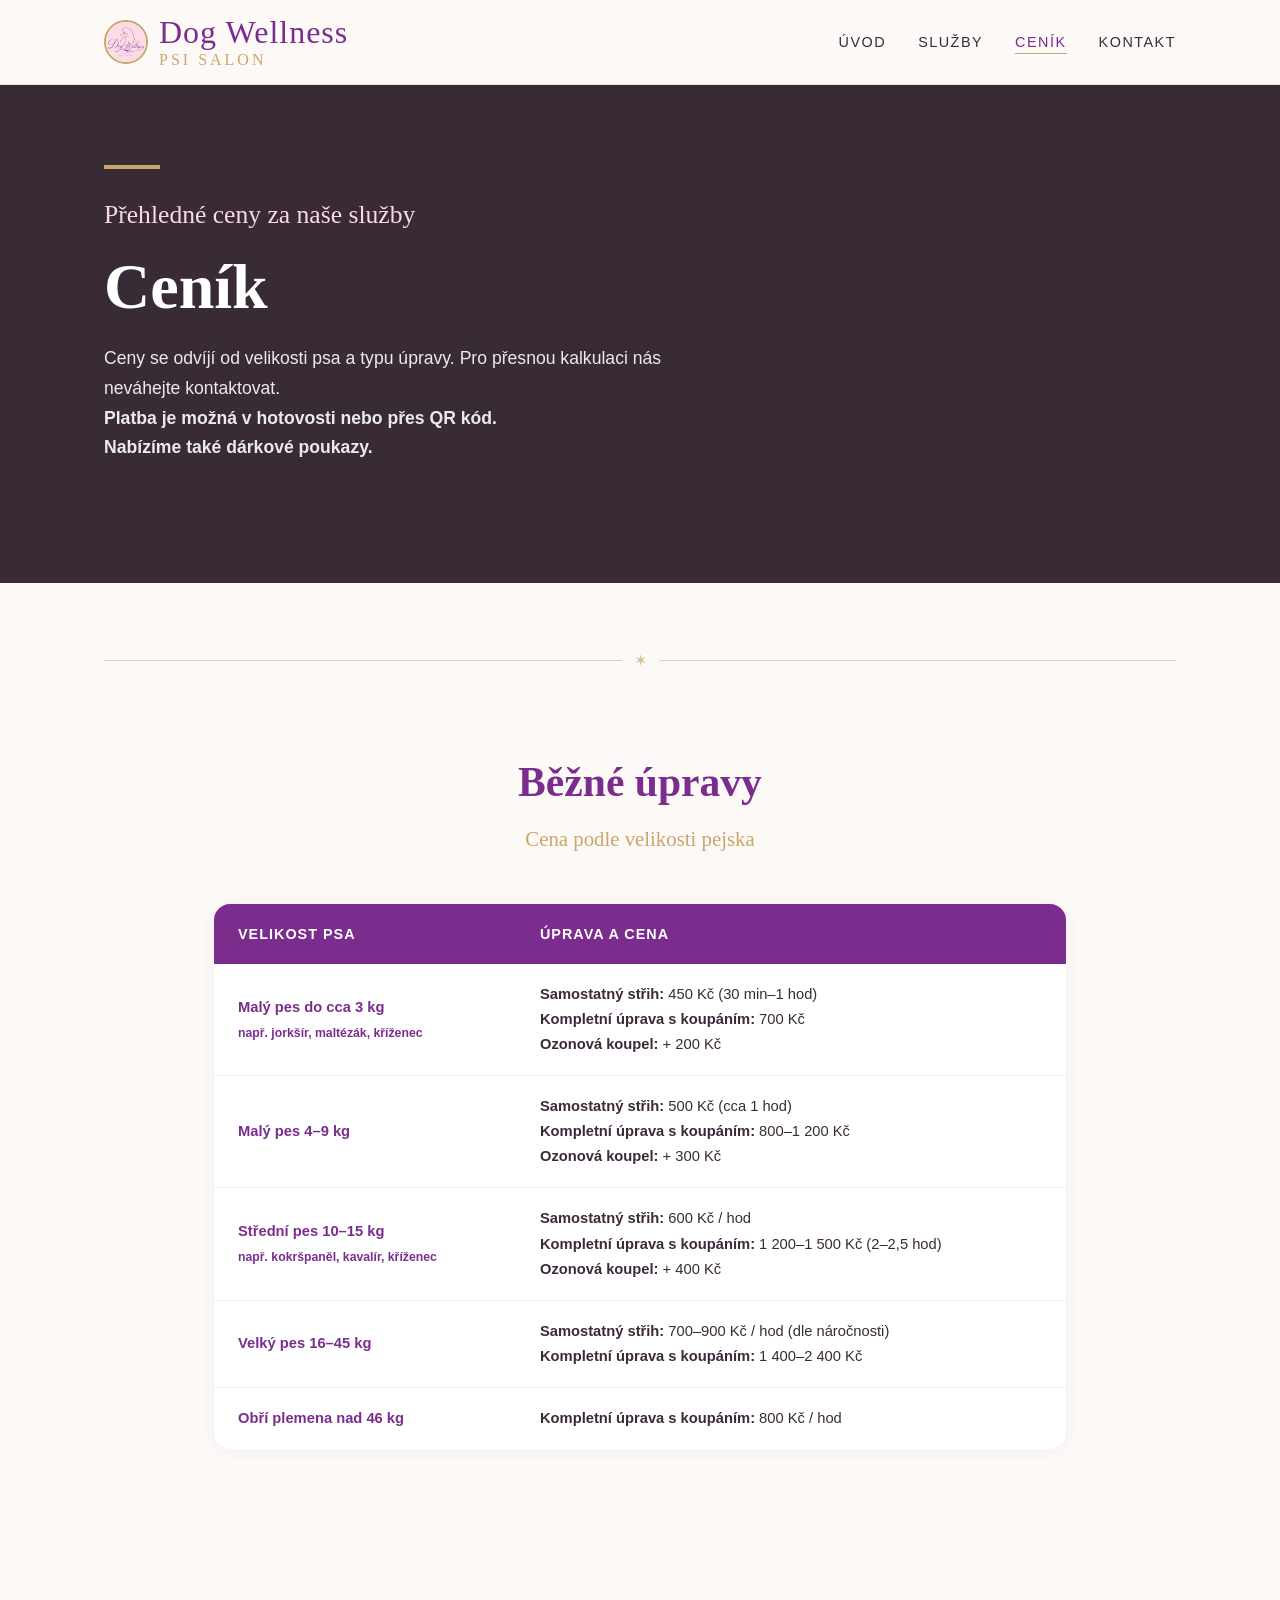
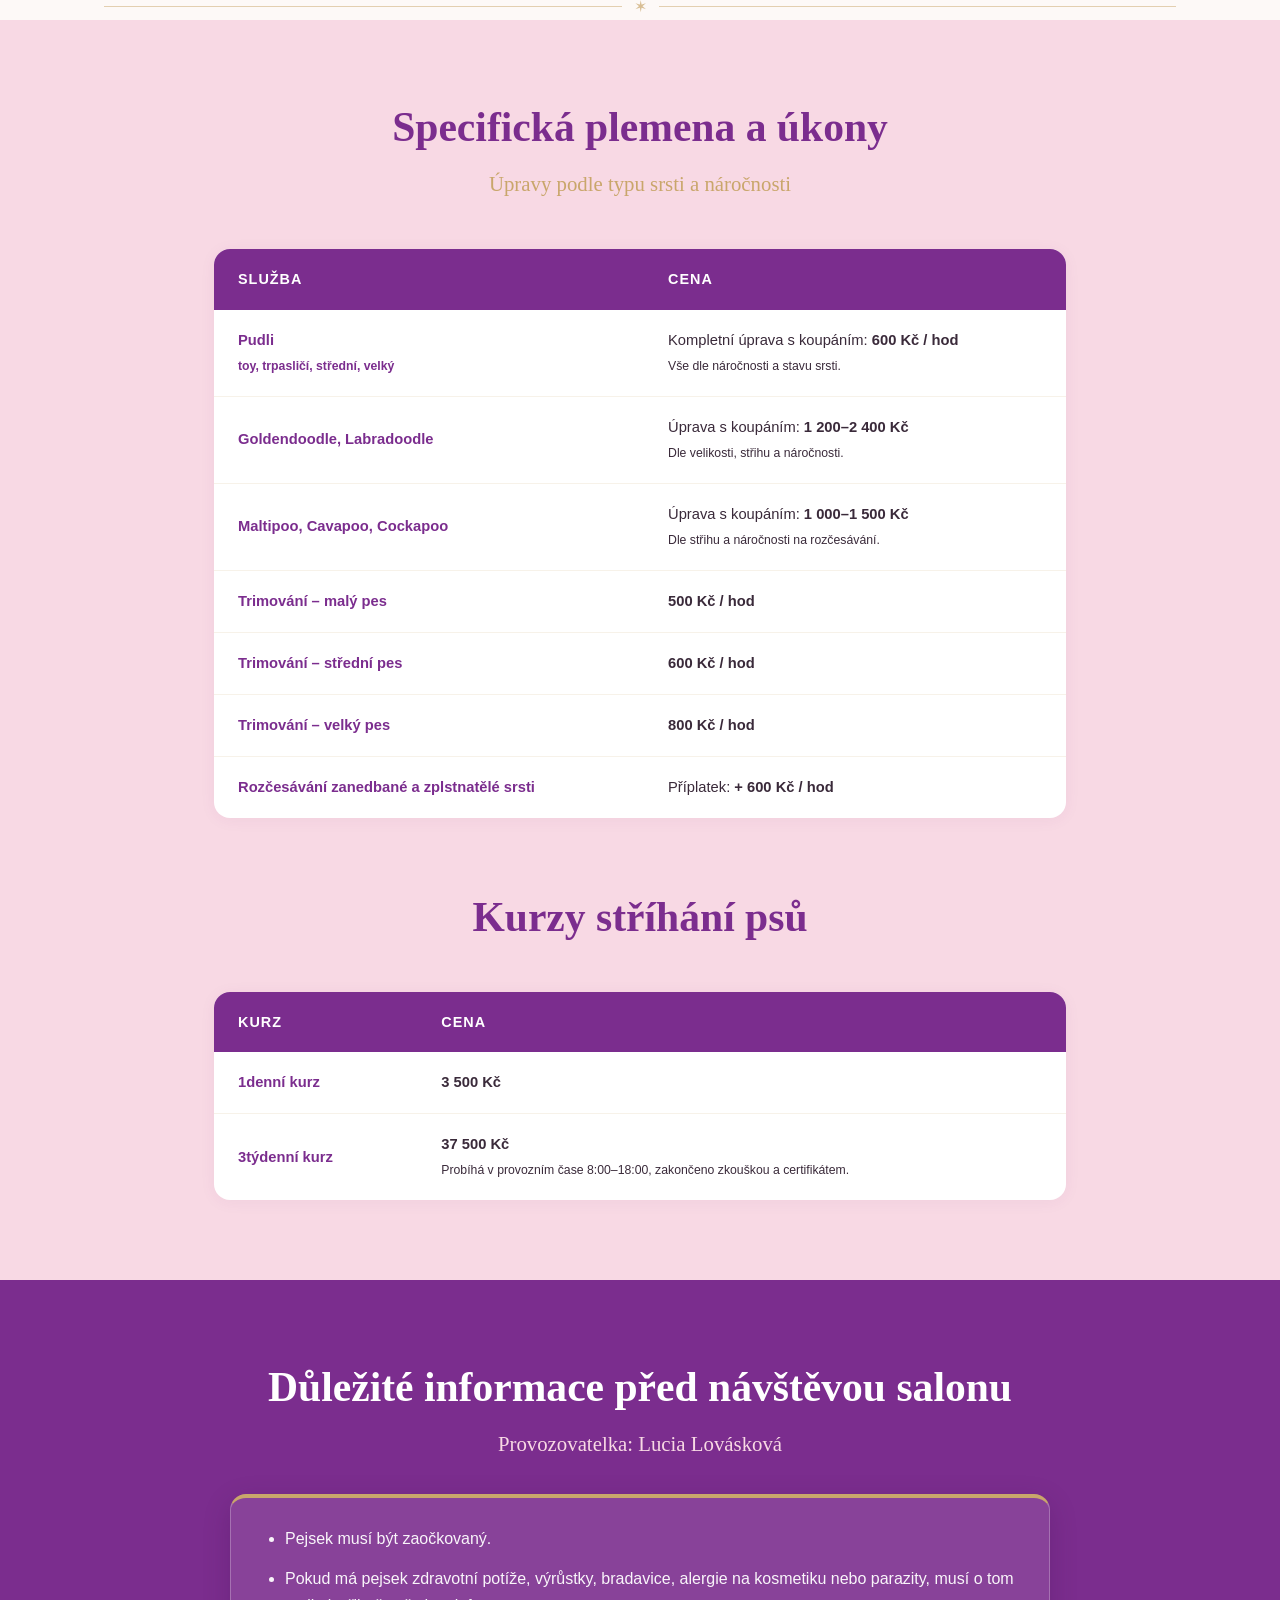
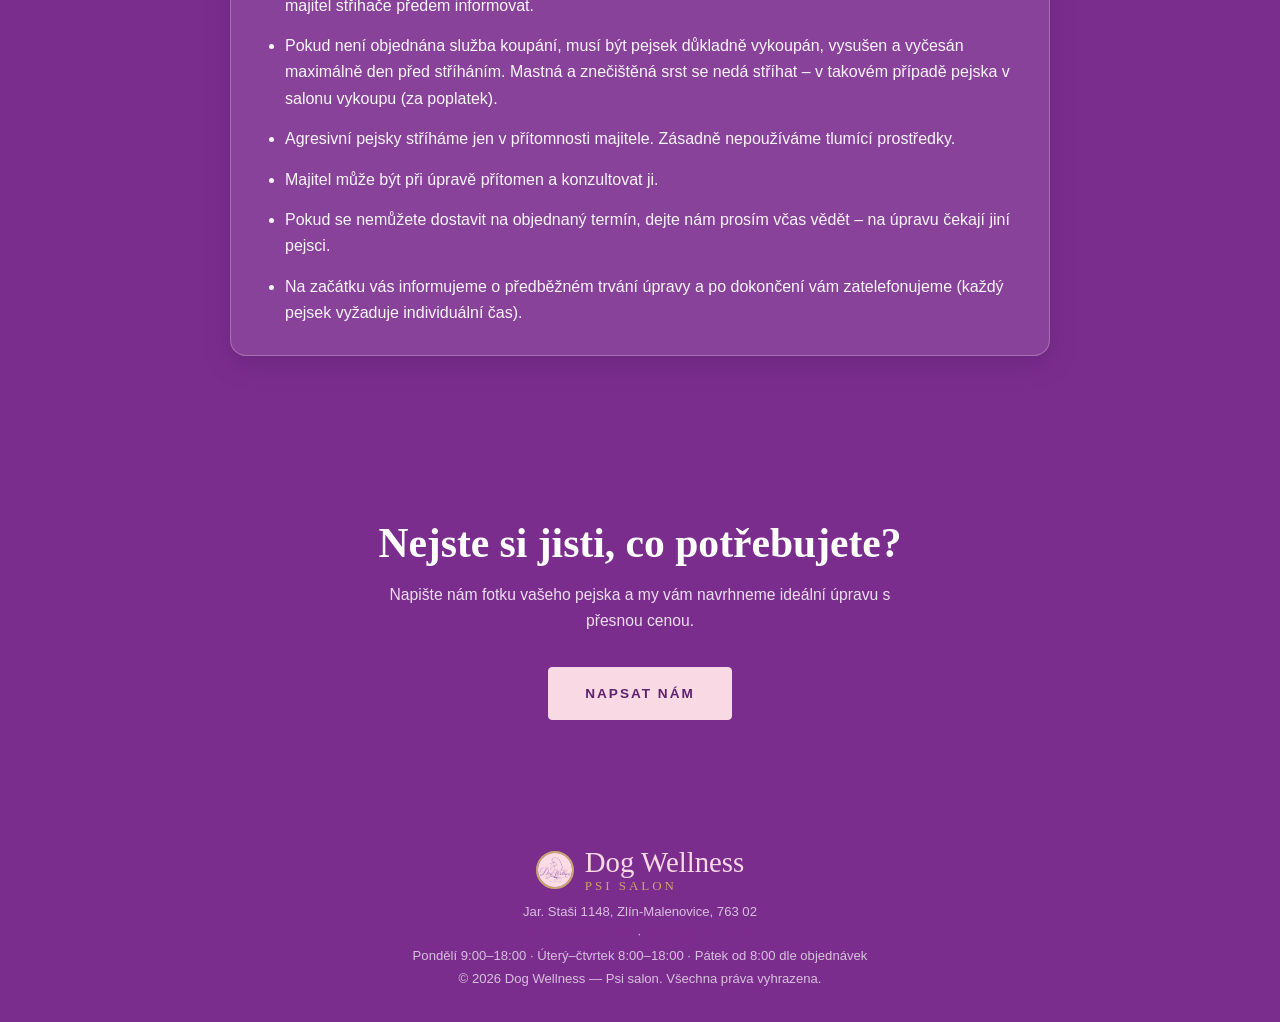
==== commit 48029f3d: "Add files via upload" ====
--- a/cenik.html
+++ b/cenik.html
@@ -31,7 +31,7 @@
       <div class="container">
         <p class="hero-tagline">Přehledné ceny za naše služby</p>
         <h1>Ceník</h1>
-        <p class="hero-subtitle">Ceny se odvíjí od velikosti psa a typu úpravy. Pro přesnou kalkulaci nás neváhejte kontaktovat.</p>
+        <p class="hero-subtitle">Ceny se odvíjí od velikosti psa a typu úpravy. Pro přesnou kalkulaci nás neváhejte kontaktovat.<br><strong>Platba je možná v hotovosti nebo přes QR kód.</strong><br><strong>Nabízíme také dárkové poukazy.</strong></p>
       </div>
     </div>
   </section>
@@ -151,14 +151,17 @@
   <!-- ===== IMPORTANT CONDITIONS ===== -->
   <section class="section section-plum" style="text-align:left;">
     <div class="container" style="max-width:900px;">
-      <h2 class="section-title" style="text-align:center;color:#fff;">Důležité podmínky salonu</h2>
-      <p class="section-subtitle" style="text-align:center;margin-bottom:28px;">Aby návštěva proběhla příjemně pro vás i vašeho pejska</p>
-      <ul style="max-width:760px;margin:0 auto;padding-left:24px;color:rgba(255,255,255,.9);">
-        <li>Uvedené ceny jsou pouze orientační. Konečná cena závisí na aktuálním stavu srsti, náročnosti střihu, reálné velikosti a chování pejska.</li>
-        <li>Pejsek musí být před stříháním rozčesán, jinak se prodlužuje doba úpravy a cena.</li>
-        <li>Před návštěvou prosím zkontrolujte, zda pejsek nemá parazity (blechy, klíšťata).</li>
+      <h2 class="section-title" style="text-align:center;color:#fff;">Důležité informace před návštěvou salonu</h2>
+      <p class="section-subtitle" style="text-align:center;margin-bottom:32px;">Provozovatelka: Lucia Lovásková</p>
+      <ul style="max-width:820px;margin:0 auto;padding:28px 34px 28px 54px;color:rgba(255,255,255,.95);background:rgba(255,255,255,.1);border:1px solid rgba(255,255,255,.25);border-top:4px solid var(--gold);border-radius:16px;box-shadow:0 8px 28px rgba(45,12,54,.18);line-height:1.65;">
+        <li style="margin-bottom:14px;">Pejsek musí být zaočkovaný.</li>
+        <li style="margin-bottom:14px;">Pokud má pejsek zdravotní potíže, výrůstky, bradavice, alergie na kosmetiku nebo parazity, musí o tom majitel střihače předem informovat.</li>
+        <li style="margin-bottom:14px;">Pokud není objednána služba koupání, musí být pejsek důkladně vykoupán, vysušen a vyčesán maximálně den před stříháním. Mastná a znečištěná srst se nedá stříhat – v takovém případě pejska v salonu vykoupu (za poplatek).</li>
+        <li style="margin-bottom:14px;">Agresivní pejsky stříháme jen v přítomnosti majitele. Zásadně nepoužíváme tlumící prostředky.</li>
+        <li style="margin-bottom:14px;">Majitel může být při úpravě přítomen a konzultovat ji.</li>
+        <li style="margin-bottom:14px;">Pokud se nemůžete dostavit na objednaný termín, dejte nám prosím včas vědět – na úpravu čekají jiní pejsci.</li>
+        <li>Na začátku vás informujeme o předběžném trvání úpravy a po dokončení vám zatelefonujeme (každý pejsek vyžaduje individuální čas).</li>
       </ul>
-      <p style="max-width:760px;margin:28px auto 0;padding:18px 22px;background:var(--rose);color:var(--plum-dark);font-weight:700;text-align:center;border-radius:4px;">Upozornění: Zablešené a agresivní psy nepřijímáme!!!</p>
     </div>
   </section>
 
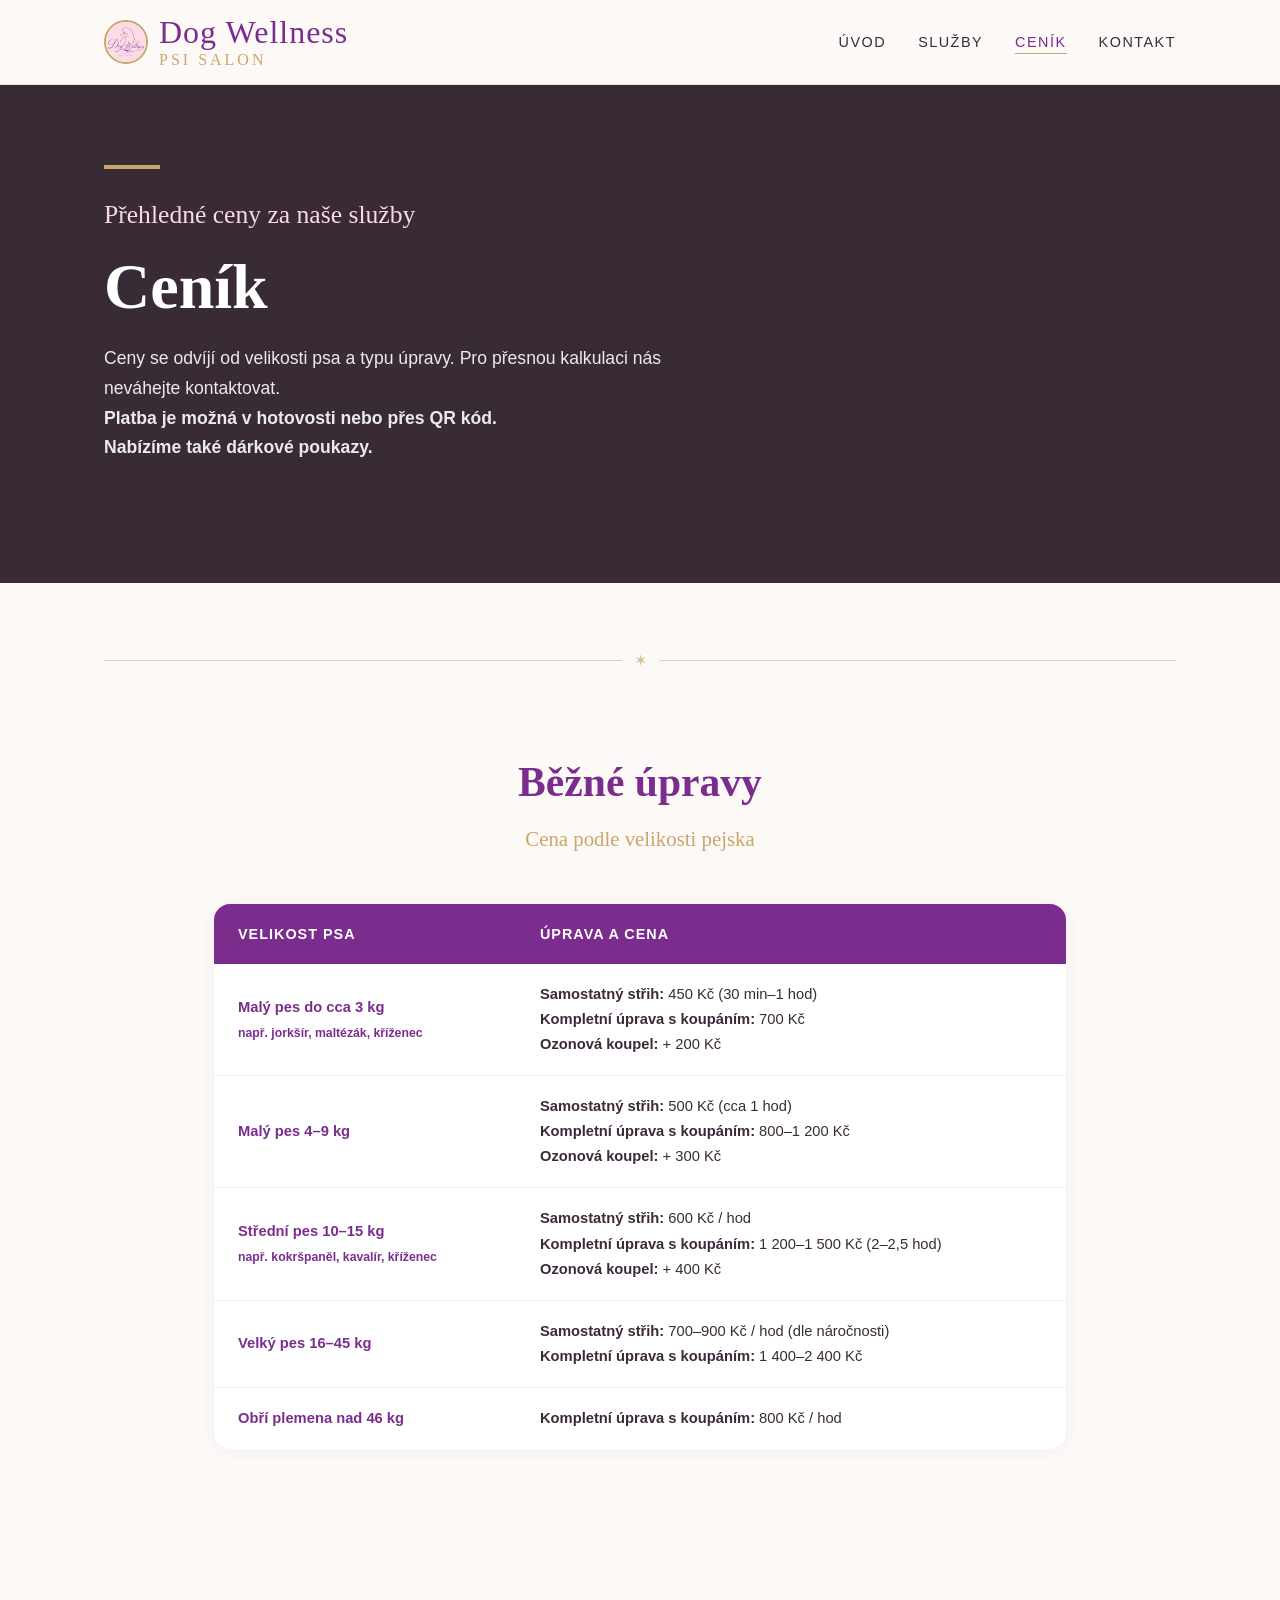
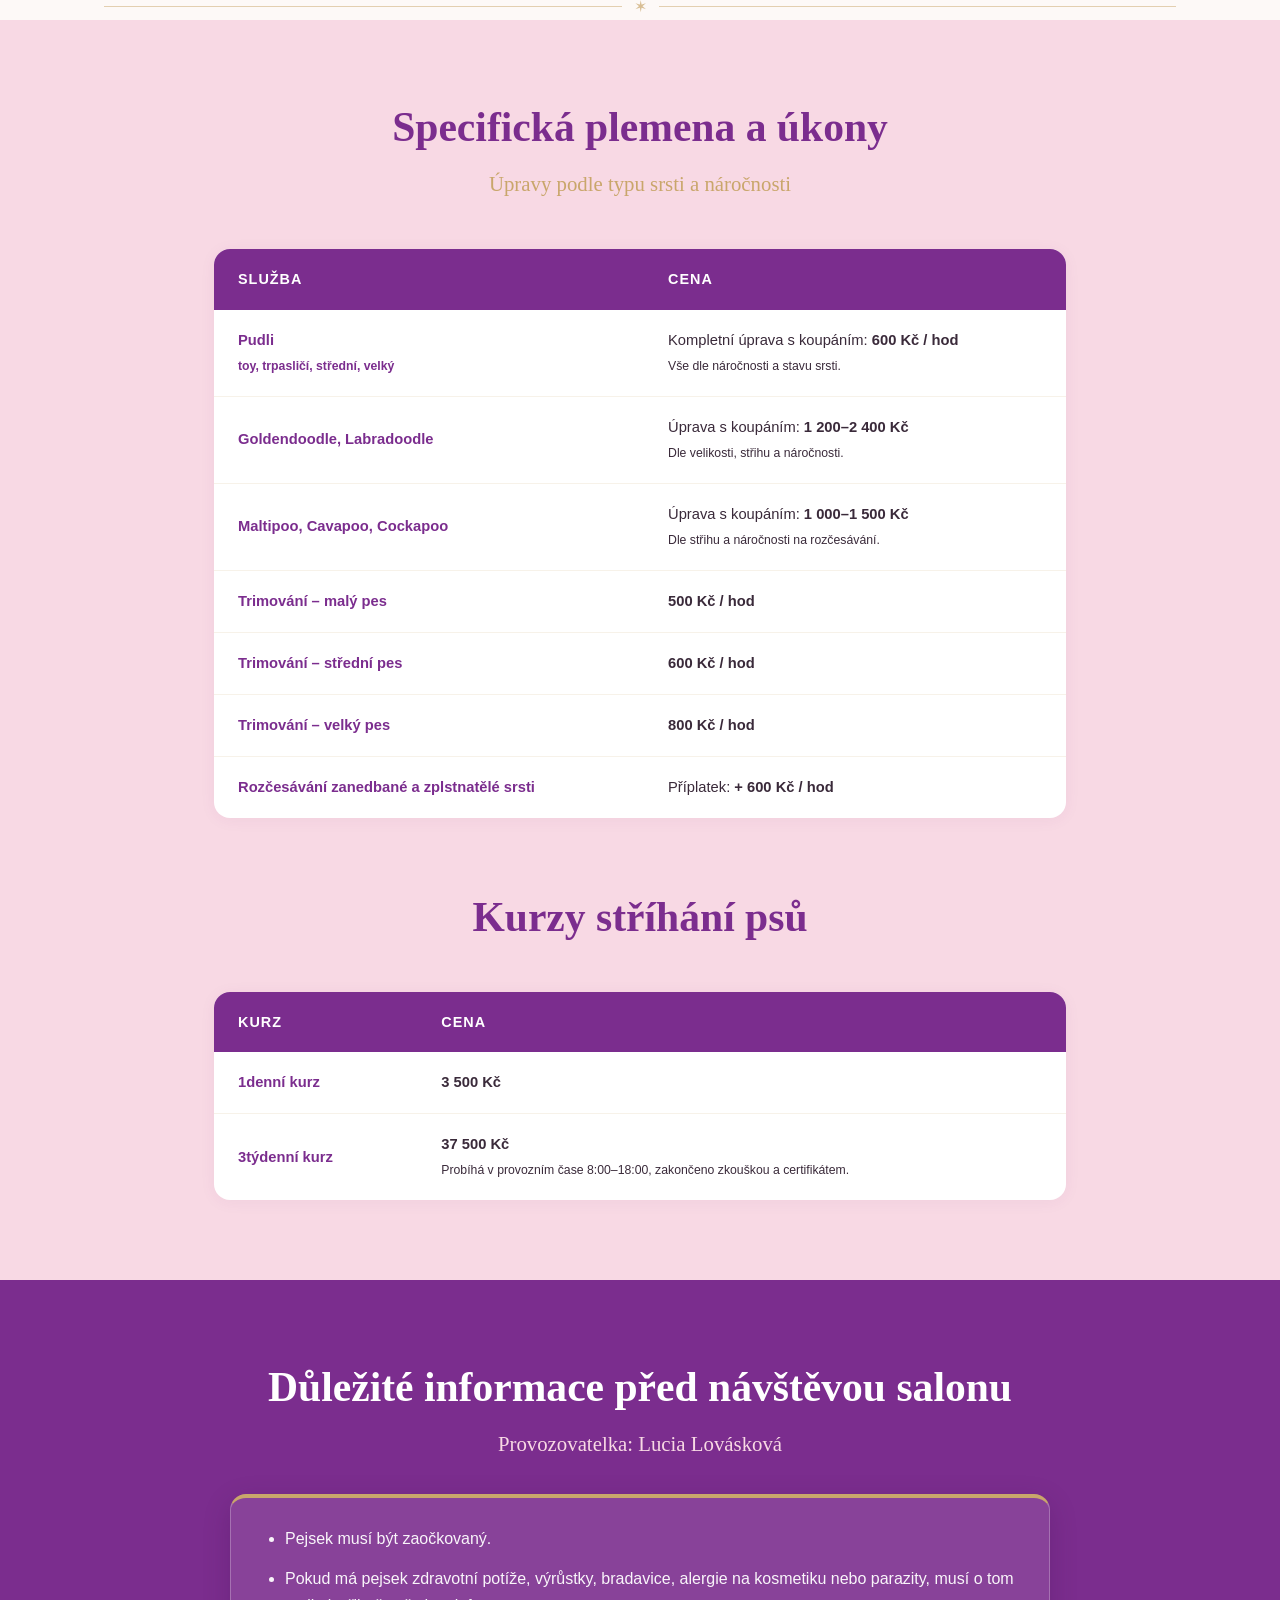
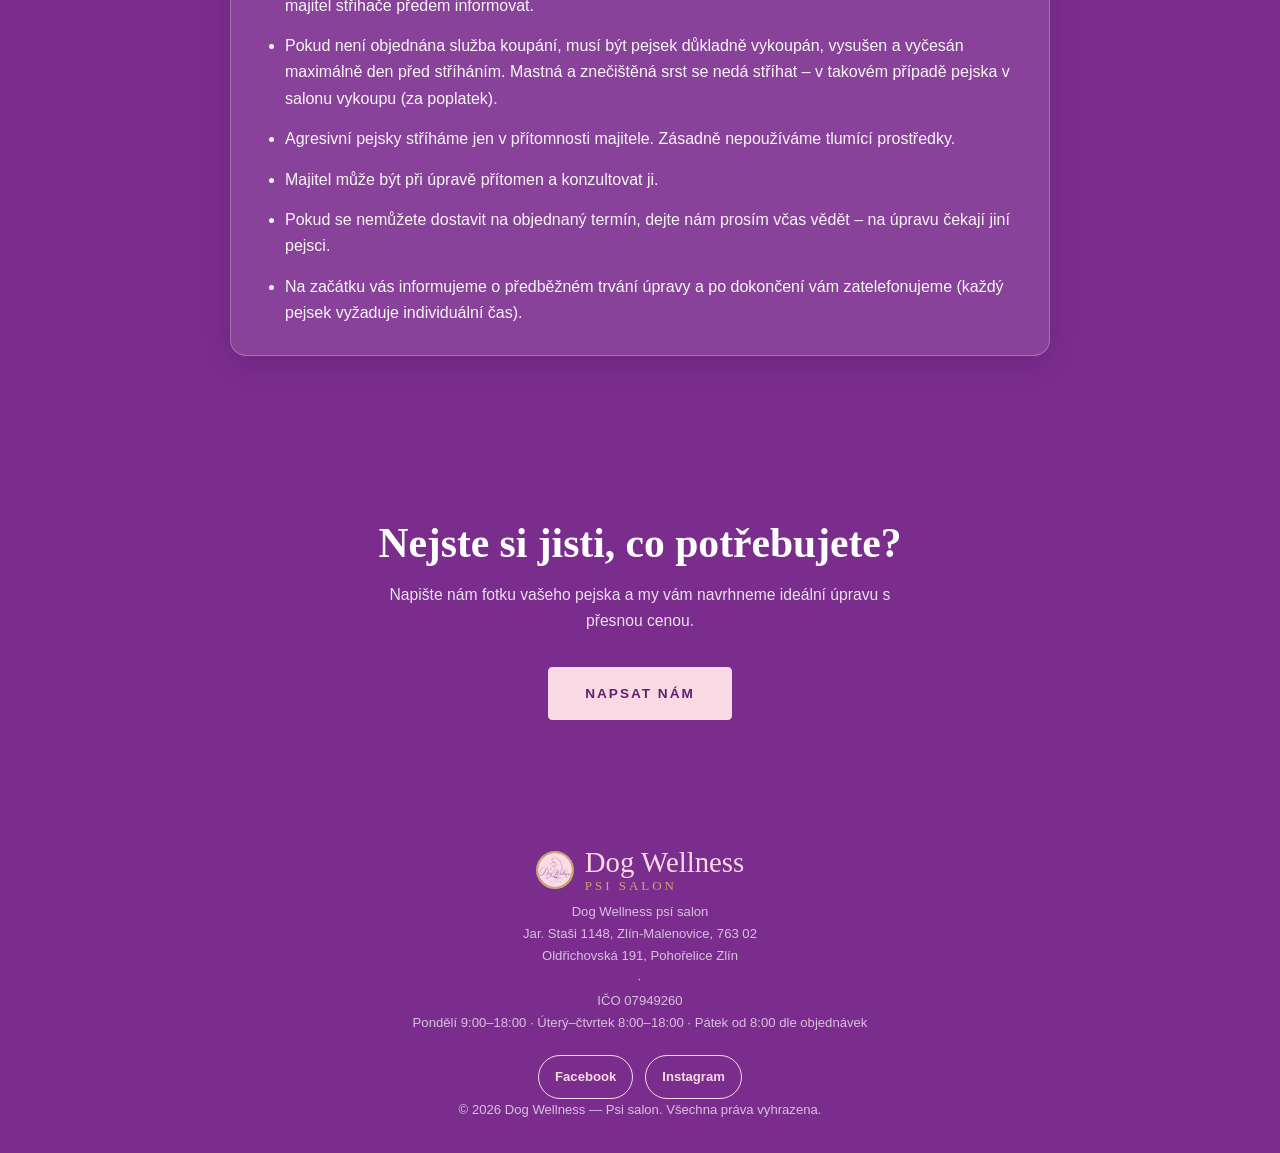
==== commit c6385939: "Add files via upload" ====
--- a/cenik.html
+++ b/cenik.html
@@ -178,7 +178,11 @@
   <footer class="footer">
     <div class="container">
       <div class="footer-logo"><img src="logo.jpg" alt="Dog Wellness logo"><span class="brand-name">Dog Wellness<small>Psi salon</small></span></div>
-      <p>Jar. Staši 1148, Zlín-Malenovice, 763 02<br><a href="tel:+420608891724">+420 608 891 724</a> · <a href="mailto:ligrica@gmail.com">ligrica@gmail.com</a><br>Pondělí 9:00–18:00 · Úterý–čtvrtek 8:00–18:00 · Pátek od 8:00 dle objednávek</p>
+      <p>Dog Wellness psí salon<br>Jar. Staši 1148, Zlín-Malenovice, 763 02<br>Oldřichovská 191, Pohořelice Zlín<br><a href="tel:+420608891724">+420 608 891 724</a> · <a href="mailto:ligrica@gmail.com">ligrica@gmail.com</a><br>IČO 07949260<br>Pondělí 9:00–18:00 · Úterý–čtvrtek 8:00–18:00 · Pátek od 8:00 dle objednávek</p>
+      <div class="footer-social-links">
+        <a class="social-link footer-social-link" href="https://www.facebook.com/Dogwellnesspsisalon/?locale=cs_CZ" target="_blank" rel="noopener" aria-label="Facebook">Facebook</a>
+        <a class="social-link footer-social-link" href="https://www.instagram.com/dogwellnesspsisalon/" target="_blank" rel="noopener" aria-label="Instagram">Instagram</a>
+      </div>
       <p>&copy; 2026 Dog Wellness — Psi salon. Všechna práva vyhrazena.</p>
     </div>
   </footer>
--- a/style.css
+++ b/style.css
@@ -159,6 +159,39 @@
 .btn-outline:hover { background: var(--gold); color: var(--white); }
 .btn-rose { background: var(--rose); color: var(--plum-dark); border: 1px solid var(--rose); }
 .btn-rose:hover { background: #f0c4d4; border-color: #f0c4d4; }
+
+/* ===== QUOTE ===== */
+.quote-section {
+  background: var(--cream);
+  color: var(--text);
+  padding: 22px 0 8px;
+}
+.quote-card {
+  max-width: 620px;
+  margin: 0 auto;
+  text-align: center;
+  padding: 8px 20px;
+  border: none;
+  border-radius: 0;
+  background: transparent;
+  box-shadow: none;
+}
+.quote-card blockquote {
+  font-family: 'Parisienne', cursive;
+  font-size: clamp(1.5rem, 2.5vw, 1.9rem);
+  color: var(--plum);
+  line-height: 1.35;
+  font-style: italic;
+  font-weight: 400;
+}
+.quote-mark {
+  display: block;
+  font-family: 'Parisienne', cursive;
+  font-size: 2rem;
+  color: var(--gold);
+  line-height: 1;
+  margin-bottom: 4px;
+}
 
 /* ===== SECTIONS ===== */
 .section { padding: 80px 0; }
@@ -248,9 +281,33 @@
 /* ===== CONTACT ===== */
 .contact-grid { display: grid; grid-template-columns: 1fr 1fr; gap: 64px; margin-top: 48px; }
 .contact-info h3 { font-size: 1.2rem; margin-bottom: 20px; }
-.contact-detail { display: flex; gap: 12px; margin-bottom: 20px; align-items: flex-start; }
+.contact-info {
+  text-align: center;
+}
+.contact-detail {
+  display: flex;
+  gap: 12px;
+  margin-bottom: 20px;
+  align-items: flex-start;
+  justify-content: center;
+}
 .contact-detail-label { font-weight: 600; color: var(--plum); min-width: 80px; font-size: .9rem; }
 .contact-detail-value { font-size: .92rem; color: var(--text-light); }
+
+.contact-social-links,
+.footer-social-links { display: flex; flex-wrap: wrap; gap: 12px; align-items: center; justify-content: center; margin-top: 20px; }
+.contact-social-links { justify-content: center; }
+.social-link {
+  display: inline-flex; align-items: center; justify-content: center;
+  padding: 10px 16px; border-radius: 999px; border: 1px solid var(--gold);
+  font-size: .82rem; font-weight: 600; color: var(--plum); background: var(--white);
+  transition: background .25s ease, color .25s ease, transform .25s ease;
+}
+.social-link:hover { background: var(--plum); color: var(--white); }
+.footer-social-links .social-link {
+  background: transparent; border-color: var(--rose); color: var(--rose);
+}
+.footer-social-links .social-link:hover { background: var(--rose); color: var(--plum-dark); }
 
 .contact-form { background: var(--white); border-radius: 16px; padding: 40px; box-shadow: 0 2px 16px rgba(123,45,142,.06); }
 .form-group { margin-bottom: 24px; }
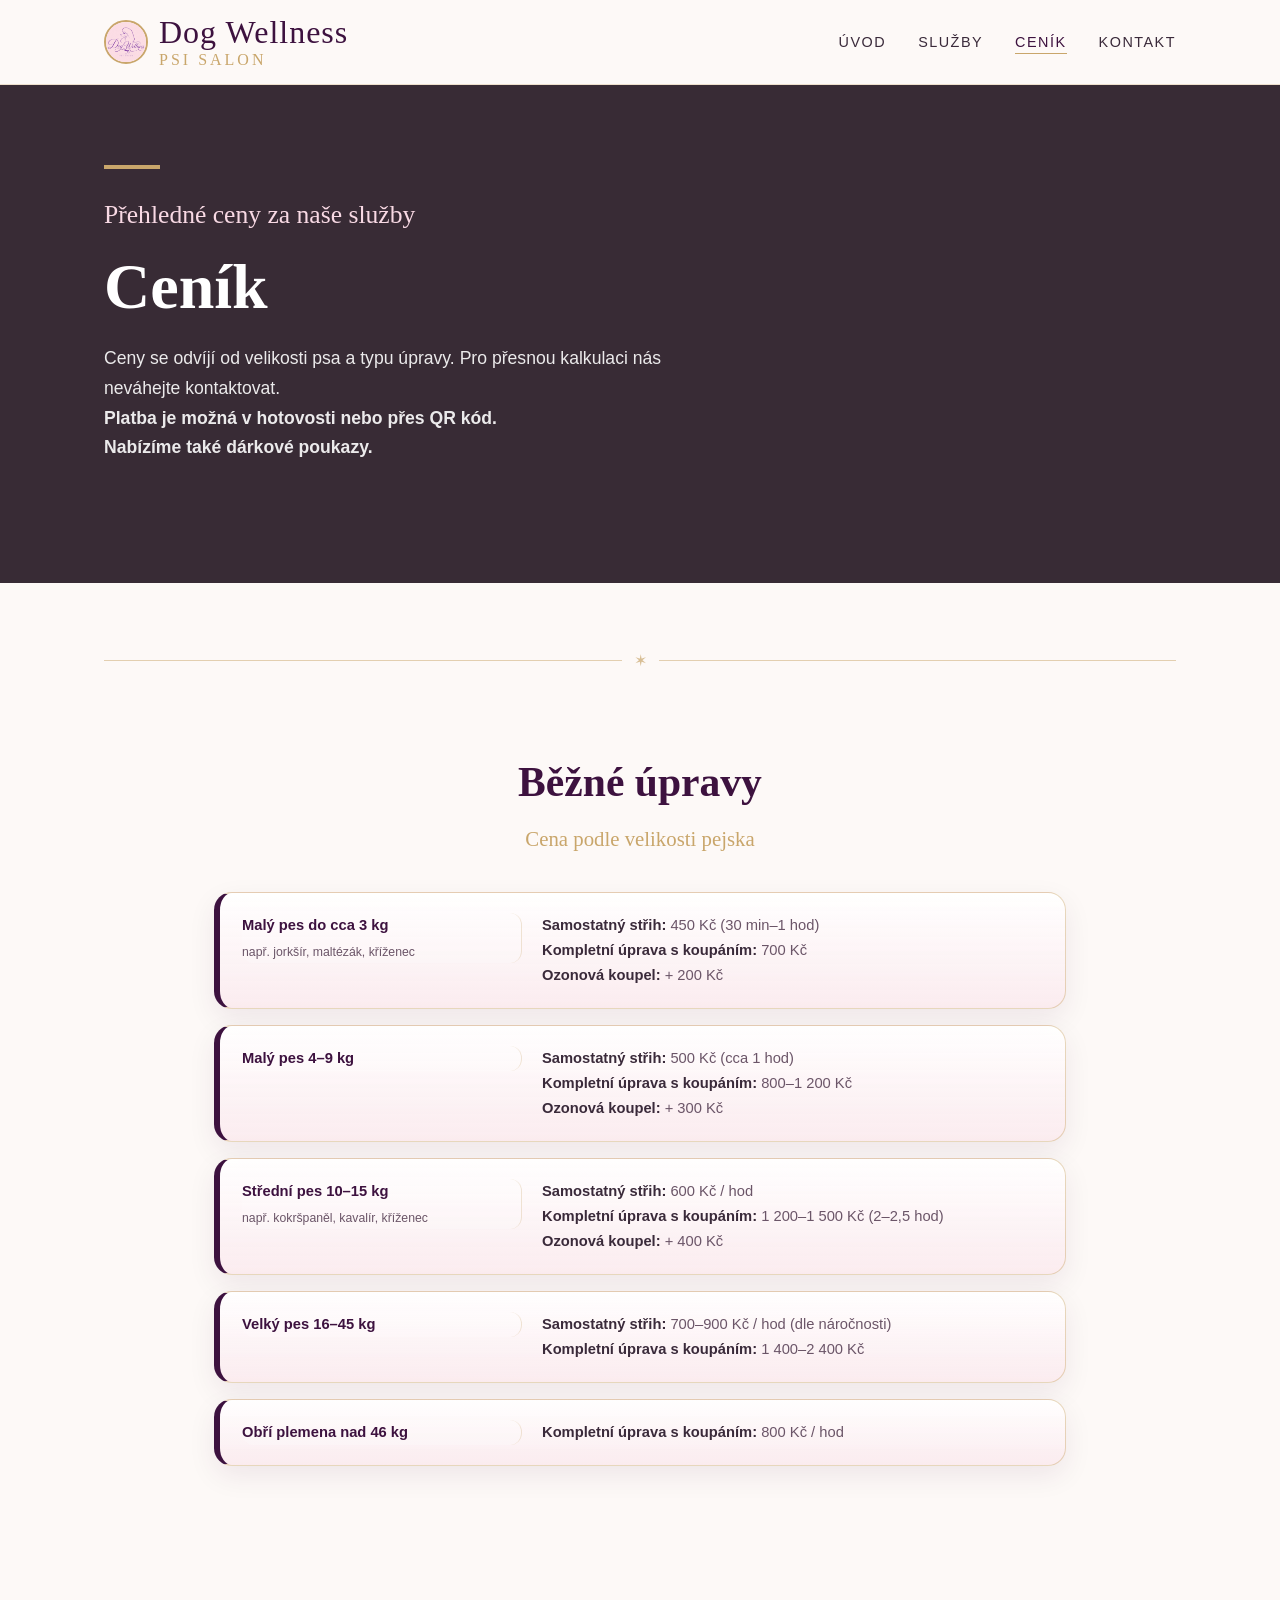
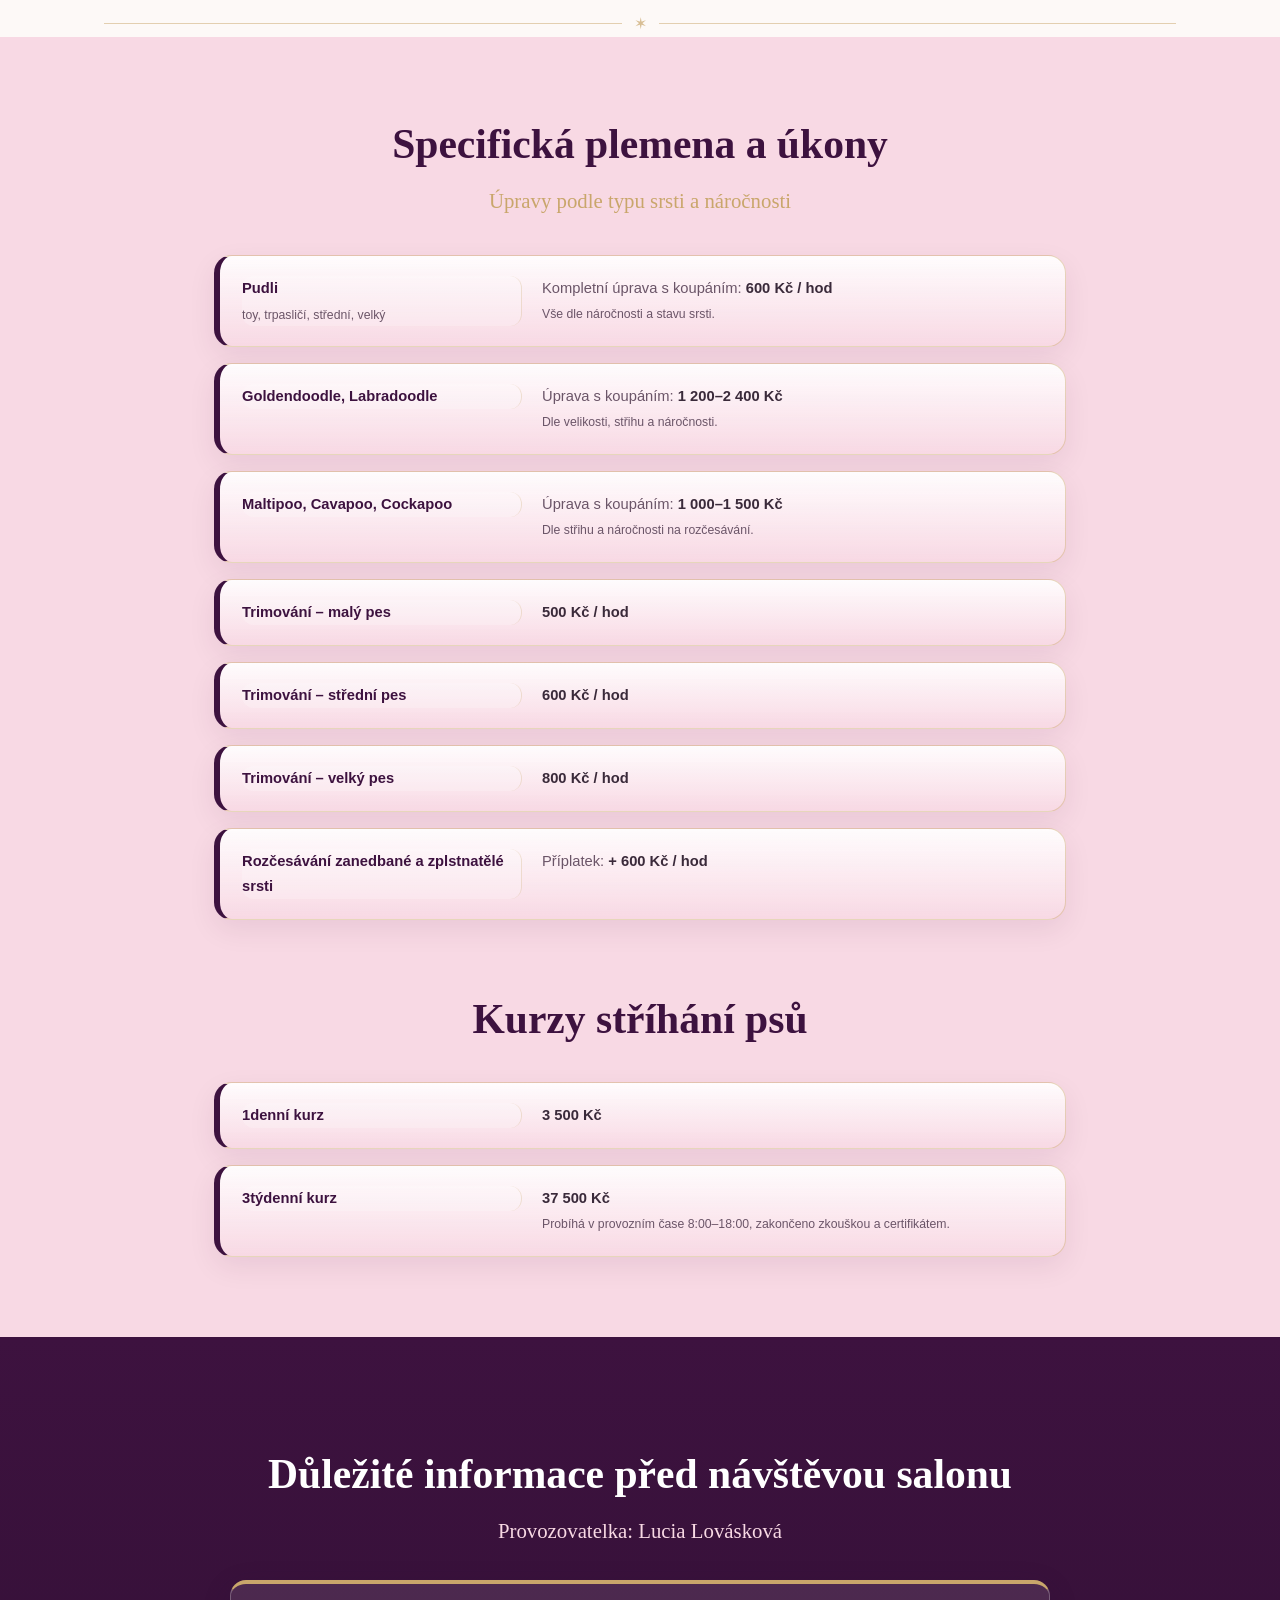
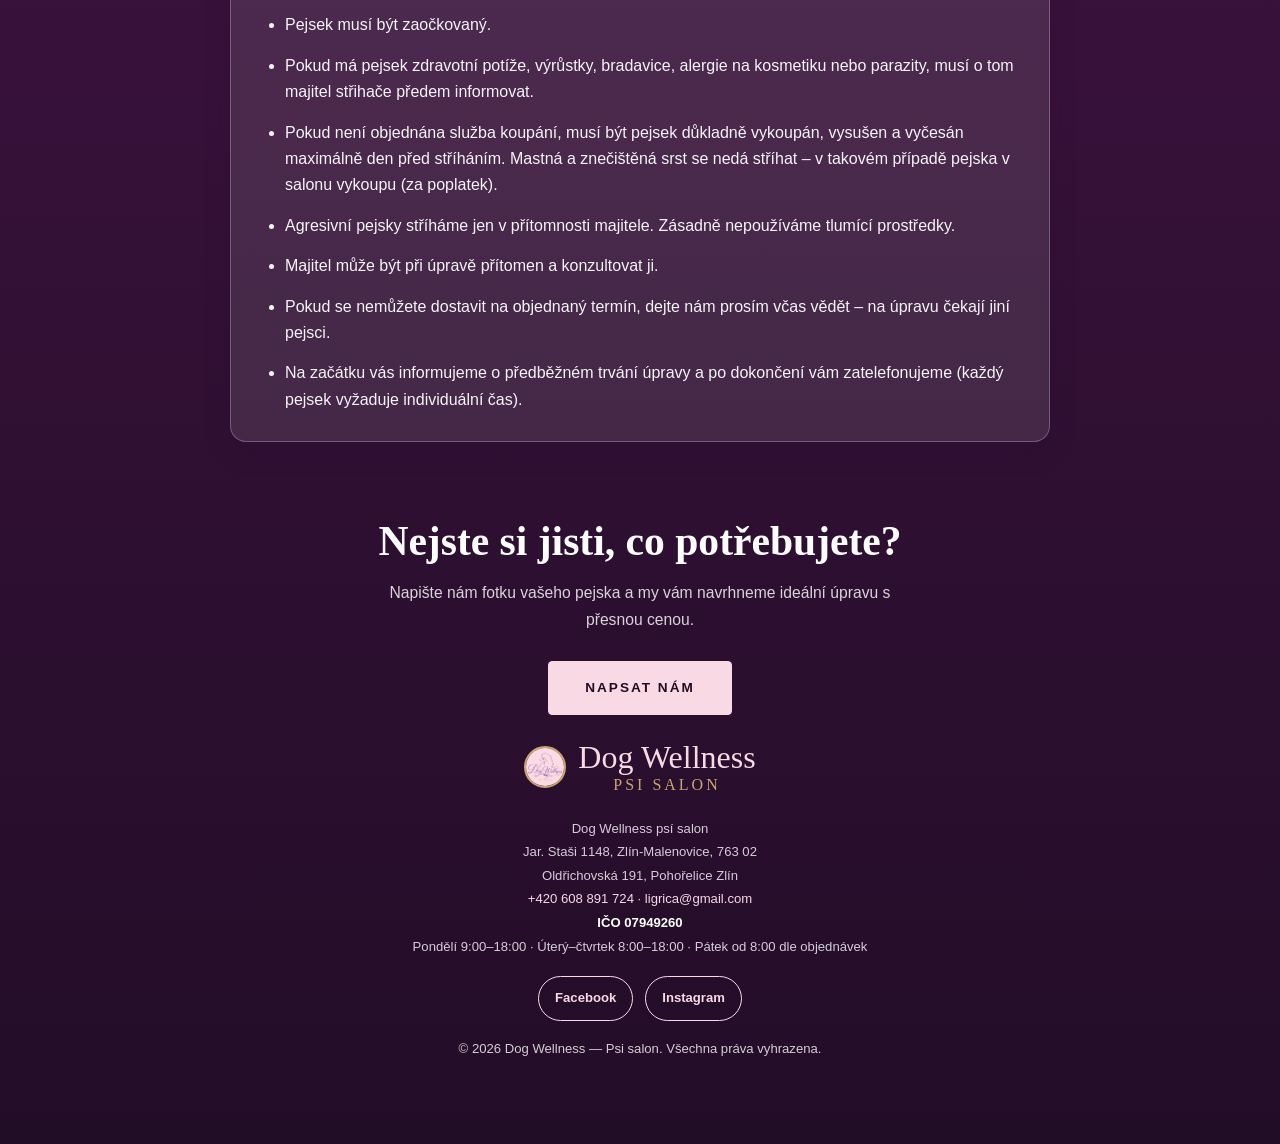
==== commit 159b543f: "Add files via upload" ====
--- a/cenik.html
+++ b/cenik.html
@@ -3,7 +3,16 @@
 <head>
   <meta charset="UTF-8">
   <meta name="viewport" content="width=device-width, initial-scale=1.0">
-  <title>Dog Wellness — Psí salon | Ceník</title>
+  <title>Ceník služeb | Dog Wellness psí salon Zlín</title>
+  <meta name="description" content="Ceník služeb psího salonu Dog Wellness v Zlíně a Pohořelicích: stříhání psů, úprava srsti, koupání a péče o vašeho pejska.">
+  <meta property="og:title" content="Ceník služeb | Dog Wellness psí salon Zlín">
+  <meta property="og:description" content="Ceník služeb psího salonu Dog Wellness v Zlíně a Pohořelicích: stříhání psů, úprava srsti, koupání a péče o vašeho pejska.">
+  <meta property="og:type" content="website">
+  <meta property="og:url" content="https://www.dogwellnwss.cz/cenik.html">
+  <meta property="og:image" content="https://www.dogwellnwss.cz/logo.jpg">
+  <link rel="icon" type="image/x-icon" href="favicon.ico">
+  <link rel="apple-touch-icon" sizes="180x180" href="favicon-256.png">
+  <link rel="canonical" href="https://www.dogwellnwss.cz/cenik.html">
   <link rel="stylesheet" href="style.css">
 </head>
 <body>
@@ -12,7 +21,7 @@
   <nav class="navbar">
     <div class="container">
       <a href="index.html" class="nav-logo">
-        <img src="logo.jpg" alt="Dog Wellness logo">
+        <img src="logo.jpg" alt="Dog Wellness psí salon Zlín logo">
         <span class="brand-name">Dog Wellness<small>Psi salon</small></span>
       </a>
       <ul class="nav-links">
@@ -53,23 +62,23 @@
           </tr>
         </thead>
         <tbody>
-          <tr>
+          <tr class="pricing-row pricing-row-compact">
             <td class="size-label">Malý pes do cca 3 kg<br><small>např. jorkšír, maltézák, kříženec</small></td>
             <td><strong>Samostatný střih:</strong> 450 Kč (30 min–1 hod)<br><strong>Kompletní úprava s koupáním:</strong> 700 Kč<br><strong>Ozonová koupel:</strong> + 200 Kč</td>
           </tr>
-          <tr>
+          <tr class="pricing-row pricing-row-compact">
             <td class="size-label">Malý pes 4–9 kg</td>
             <td><strong>Samostatný střih:</strong> 500 Kč (cca 1 hod)<br><strong>Kompletní úprava s koupáním:</strong> 800–1 200 Kč<br><strong>Ozonová koupel:</strong> + 300 Kč</td>
           </tr>
-          <tr>
+          <tr class="pricing-row pricing-row-main">
             <td class="size-label">Střední pes 10–15 kg<br><small>např. kokršpaněl, kavalír, kříženec</small></td>
             <td><strong>Samostatný střih:</strong> 600 Kč / hod<br><strong>Kompletní úprava s koupáním:</strong> 1 200–1 500 Kč (2–2,5 hod)<br><strong>Ozonová koupel:</strong> + 400 Kč</td>
           </tr>
-          <tr>
+          <tr class="pricing-row pricing-row-compact">
             <td class="size-label">Velký pes 16–45 kg</td>
             <td><strong>Samostatný střih:</strong> 700–900 Kč / hod (dle náročnosti)<br><strong>Kompletní úprava s koupáním:</strong> 1 400–2 400 Kč</td>
           </tr>
-          <tr>
+          <tr class="pricing-row pricing-row-compact">
             <td class="size-label">Obří plemena nad 46 kg</td>
             <td><strong>Kompletní úprava s koupáním:</strong> 800 Kč / hod</td>
           </tr>
@@ -95,31 +104,31 @@
           </tr>
         </thead>
         <tbody>
-          <tr>
+          <tr class="pricing-row pricing-row-highlight">
             <td class="size-label">Pudli<br><small>toy, trpasličí, střední, velký</small></td>
             <td>Kompletní úprava s koupáním: <strong>600 Kč / hod</strong><br><small>Vše dle náročnosti a stavu srsti.</small></td>
           </tr>
-          <tr>
+          <tr class="pricing-row pricing-row-compact">
             <td class="size-label">Goldendoodle, Labradoodle</td>
             <td>Úprava s koupáním: <strong>1 200–2 400 Kč</strong><br><small>Dle velikosti, střihu a náročnosti.</small></td>
           </tr>
-          <tr>
+          <tr class="pricing-row pricing-row-compact">
             <td class="size-label">Maltipoo, Cavapoo, Cockapoo</td>
             <td>Úprava s koupáním: <strong>1 000–1 500 Kč</strong><br><small>Dle střihu a náročnosti na rozčesávání.</small></td>
           </tr>
-          <tr>
+          <tr class="pricing-row pricing-row-compact">
             <td class="size-label">Trimování – malý pes</td>
             <td><strong>500 Kč / hod</strong></td>
           </tr>
-          <tr>
+          <tr class="pricing-row pricing-row-main">
             <td class="size-label">Trimování – střední pes</td>
             <td><strong>600 Kč / hod</strong></td>
           </tr>
-          <tr>
+          <tr class="pricing-row pricing-row-compact">
             <td class="size-label">Trimování – velký pes</td>
             <td><strong>800 Kč / hod</strong></td>
           </tr>
-          <tr>
+          <tr class="pricing-row pricing-row-highlight">
             <td class="size-label">Rozčesávání zanedbané a zplstnatělé srsti</td>
             <td>Příplatek: <strong>+ 600 Kč / hod</strong></td>
           </tr>
@@ -135,11 +144,11 @@
           </tr>
         </thead>
         <tbody>
-          <tr>
+          <tr class="pricing-row pricing-row-compact">
             <td class="size-label">1denní kurz</td>
             <td><strong>3 500 Kč</strong></td>
           </tr>
-          <tr>
+          <tr class="pricing-row pricing-row-main">
             <td class="size-label">3týdenní kurz</td>
             <td><strong>37 500 Kč</strong><br><small>Probíhá v provozním čase 8:00–18:00, zakončeno zkouškou a certifikátem.</small></td>
           </tr>
@@ -149,7 +158,7 @@
   </section>
 
   <!-- ===== IMPORTANT CONDITIONS ===== -->
-  <section class="section section-plum" style="text-align:left;">
+  <section class="section section-plum site-cta site-cta-conditions" style="text-align:left;">
     <div class="container" style="max-width:900px;">
       <h2 class="section-title" style="text-align:center;color:#fff;">Důležité informace před návštěvou salonu</h2>
       <p class="section-subtitle" style="text-align:center;margin-bottom:32px;">Provozovatelka: Lucia Lovásková</p>
@@ -162,30 +171,32 @@
         <li style="margin-bottom:14px;">Pokud se nemůžete dostavit na objednaný termín, dejte nám prosím včas vědět – na úpravu čekají jiní pejsci.</li>
         <li>Na začátku vás informujeme o předběžném trvání úpravy a po dokončení vám zatelefonujeme (každý pejsek vyžaduje individuální čas).</li>
       </ul>
-    </div>
-  </section>
-
-  <!-- ===== CTA ===== -->
-  <section class="section section-plum" style="text-align:center;">
-    <div class="container">
-      <h2 class="section-title" style="color:#fff;">Nejste si jisti, co potřebujete?</h2>
-      <p style="color:rgba(255,255,255,.85);max-width:560px;margin:12px auto 32px;font-size:.98rem;">Napište nám fotku vašeho pejska a my vám navrhneme ideální úpravu s přesnou cenou.</p>
-      <a href="kontakt.html" class="btn" style="background:var(--rose);color:var(--plum-dark);border:1px solid var(--rose);">Napsat nám</a>
-    </div>
-  </section>
-
-  <!-- ===== FOOTER ===== -->
-  <footer class="footer">
-    <div class="container">
-      <div class="footer-logo"><img src="logo.jpg" alt="Dog Wellness logo"><span class="brand-name">Dog Wellness<small>Psi salon</small></span></div>
-      <p>Dog Wellness psí salon<br>Jar. Staši 1148, Zlín-Malenovice, 763 02<br>Oldřichovská 191, Pohořelice Zlín<br><a href="tel:+420608891724">+420 608 891 724</a> · <a href="mailto:ligrica@gmail.com">ligrica@gmail.com</a><br>IČO 07949260<br>Pondělí 9:00–18:00 · Úterý–čtvrtek 8:00–18:00 · Pátek od 8:00 dle objednávek</p>
-      <div class="footer-social-links">
-        <a class="social-link footer-social-link" href="https://www.facebook.com/Dogwellnesspsisalon/?locale=cs_CZ" target="_blank" rel="noopener" aria-label="Facebook">Facebook</a>
-        <a class="social-link footer-social-link" href="https://www.instagram.com/dogwellnesspsisalon/" target="_blank" rel="noopener" aria-label="Instagram">Instagram</a>
+      <div class="site-cta-inner">
+        <div class="site-cta-info">
+          <h2 class="section-title" style="color:#fff;">Nejste si jisti, co potřebujete?</h2>
+          <p>Napište nám fotku vašeho pejska a my vám navrhneme ideální úpravu s přesnou cenou.</p>
+        </div>
+        <a href="kontakt.html" class="btn" style="background:var(--rose);color:var(--plum-dark);border:1px solid var(--rose);">Napsat nám</a>
+        <div class="site-cta-logo">
+          <img src="logo.jpg" alt="Dog Wellness psí salon Zlín logo">
+          <span class="brand-name">Dog Wellness<small>Psi salon</small></span>
+        </div>
+        <div class="site-cta-copy">
+          Dog Wellness psí salon<br>
+          Jar. Staši 1148, Zlín-Malenovice, 763 02<br>
+          Oldřichovská 191, Pohořelice Zlín<br>
+          <a href="tel:+420608891724">+420 608 891 724</a> · <a href="mailto:ligrica@gmail.com">ligrica@gmail.com</a><br>
+          <strong>IČO 07949260</strong><br>
+          Pondělí 9:00–18:00 · Úterý–čtvrtek 8:00–18:00 · Pátek od 8:00 dle objednávek
+        </div>
+        <div class="footer-social-links">
+          <a class="social-link footer-social-link" href="https://www.facebook.com/Dogwellnesspsisalon/?locale=cs_CZ" target="_blank" rel="noopener" aria-label="Facebook">Facebook</a>
+          <a class="social-link footer-social-link" href="https://www.instagram.com/dogwellnesspsisalon/" target="_blank" rel="noopener" aria-label="Instagram">Instagram</a>
+        </div>
+        <p class="site-cta-copy" style="margin-top:16px;">&copy; 2026 Dog Wellness — Psi salon. Všechna práva vyhrazena.</p>
       </div>
-      <p>&copy; 2026 Dog Wellness — Psi salon. Všechna práva vyhrazena.</p>
-    </div>
-  </footer>
+    </div>
+  </section>
 
   <script src="script.js"></script>
 </body>
--- a/style.css
+++ b/style.css
@@ -8,8 +8,8 @@
 }
 
 :root {
-  --plum: #7B2D8E;
-  --plum-dark: #5e216d;
+  --plum: #3d123f;
+  --plum-dark: #220d27;
   --rose: #F8D9E4;
   --cream: #FDF9F7;
   --gold: #C9A66B;
@@ -197,14 +197,124 @@
 .section { padding: 80px 0; }
 .section-alt { background: var(--rose); }
 .section-cream { background: var(--cream); }
-.section-plum { background: var(--plum); color: var(--white); }
+.section-plum {
+  background: linear-gradient(180deg, var(--plum) 0%, var(--plum-dark) 100%);
+  color: var(--white);
+}
 .section-title { font-size: clamp(1.8rem,3.5vw,2.6rem); margin-bottom: 12px; }
 .section-subtitle { font-family: 'Parisienne', cursive; font-size: 1.3rem; color: var(--gold); margin-bottom: 40px; }
 .section-plum .section-title { color: var(--white); }
 .section-plum .section-subtitle { color: var(--rose); }
 
+.site-cta {
+  padding-top: 110px;
+  padding-bottom: 84px;
+  position: relative;
+  overflow: hidden;
+}
+
+.site-cta .container {
+  display: flex;
+  flex-direction: column;
+  align-items: center;
+  justify-content: center;
+}
+
+.site-cta .brand-name {
+  color: var(--rose);
+  display: inline-flex;
+  flex-direction: column;
+  align-items: center;
+}
+
+.site-cta .brand-name small {
+  color: var(--gold);
+}
+
+.site-cta .site-cta-inner {
+  display: flex;
+  flex-direction: column;
+  align-items: center;
+  justify-content: center;
+  width: 100%;
+}
+
+.site-cta-conditions .site-cta-inner {
+  margin-top: 72px;
+}
+
+.site-cta .site-cta-info {
+  text-align: center;
+  width: min(100%, 620px);
+  margin-bottom: 28px;
+}
+
+.site-cta .site-cta-info p {
+  color: rgba(255,255,255,.82);
+  margin: 12px auto 0;
+  max-width: 560px;
+  font-size: .98rem;
+}
+
+.site-cta .site-cta-logo {
+  display: inline-flex;
+  align-items: center;
+  justify-content: center;
+  gap: 12px;
+  color: var(--rose);
+  margin-top: 26px;
+  margin-bottom: 14px;
+}
+
+.site-cta .site-cta-logo img {
+  width: 42px;
+  height: 42px;
+  object-fit: cover;
+  border-radius: 50%;
+  border: 2px solid var(--gold);
+}
+
+.site-cta .site-cta-copy {
+  font-size: .82rem;
+  color: rgba(255,255,255,.8);
+  line-height: 1.8;
+  text-align: center;
+  margin-top: 10px;
+}
+
+.site-cta .site-cta-copy a {
+  color: var(--rose);
+}
+
+.site-cta .site-cta-copy strong {
+  color: var(--white);
+}
+
+.site-cta .footer-social-links {
+  margin-top: 18px;
+}
+
+.site-cta .footer-social-links .social-link {
+  background: transparent;
+  border-color: var(--rose);
+  color: var(--rose);
+}
+
+.site-cta .footer-social-links .social-link:hover {
+  background: var(--rose);
+  color: var(--plum-dark);
+}
+
 /* ===== ABOUT ===== */
 .about-grid { display: grid; grid-template-columns: 1fr 1fr; gap: 64px; align-items: center; }
+.about-image-stack {
+  display: flex; flex-direction: column; gap: 20px; width: 100%;
+  border-radius: 24px; overflow: hidden;
+}
+.about-image-stack img {
+  display: block; width: 100%; height: auto; object-fit: cover;
+  border-radius: 24px;
+}
 .about-img-wrap,
 .breeding-img-wrap,
 .gallery-item { position: relative; overflow: hidden; }
@@ -250,49 +360,156 @@
 .gallery-item:hover img { transform: scale(1.05); filter: saturate(1.08); }
 
 /* ===== SERVICES PAGE ===== */
-.services-page-grid { display: grid; grid-template-columns: repeat(auto-fit,minmax(300px,1fr)); gap: 32px; margin-top: 48px; }
-.service-card-lg { background: var(--white); border-radius: 16px; padding: 40px 32px; border: 1px solid rgba(201,166,107,.2); }
-.service-card-lg h3 { font-size: 1.3rem; margin-bottom: 12px; }
-.service-card-lg p { font-size: .9rem; color: var(--text-light); margin-bottom: 16px; }
-
-.breed-list { list-style: none; display: flex; flex-wrap: wrap; gap: 8px; margin-top: 24px; }
+.services-page-grid {
+  display: grid;
+  grid-template-columns: 1fr;
+  gap: 20px;
+  margin-top: 48px;
+}
+.service-card-lg {
+  position: relative;
+  background: rgba(255,255,255,.8);
+  border-radius: 20px;
+  padding: 28px 28px 24px 28px;
+  border: 1px solid rgba(201,166,107,.25);
+  box-shadow: 0 10px 26px rgba(61,18,63,.04);
+  overflow: hidden;
+}
+.service-card-lg::before {
+  content: '';
+  position: absolute;
+  left: 0; top: 0; bottom: 0;
+  width: 6px;
+  background: linear-gradient(180deg, var(--gold) 0%, var(--plum) 100%);
+}
+.service-card-lg h3 { font-size: 1.35rem; margin-bottom: 12px; }
+.service-card-lg p { font-size: .92rem; color: var(--text-light); margin-bottom: 16px; }
+
+.breed-list { list-style: none; display: flex; flex-wrap: wrap; gap: 8px; margin-top: 18px; }
 .breed-tag {
-  font-size: .78rem; padding: 6px 16px; border-radius: 20px;
-  background: var(--rose); color: var(--plum-dark); font-weight: 500;
+  font-size: .76rem; padding: 7px 14px; border-radius: 999px;
+  background: rgba(248,217,228,.9); color: var(--plum-dark); font-weight: 600;
+  letter-spacing: .04em;
 }
 
 /* ===== PRICING ===== */
 .pricing-table {
-  width: 100%; border-collapse: collapse; margin-top: 48px;
-  background: var(--white); border-radius: 16px; overflow: hidden;
-  box-shadow: 0 2px 16px rgba(123,45,142,.06);
-}
-.pricing-table thead th {
-  background: var(--plum); color: var(--white); padding: 18px 24px;
-  font-family: 'Poppins', sans-serif; font-weight: 600; font-size: .9rem;
-  text-transform: uppercase; letter-spacing: 1px; text-align: left;
-}
-.pricing-table tbody td { padding: 18px 24px; font-size: .92rem; border-bottom: 1px solid rgba(201,166,107,.15); }
-.pricing-table tbody tr:last-child td { border-bottom: none; }
-.pricing-table tbody tr:hover { background: rgba(248,217,228,.3); }
-.pricing-table .size-label { font-weight: 600; color: var(--plum); }
+  width: 100%; border-collapse: collapse; margin-top: 36px;
+  background: transparent; border-radius: 20px; overflow: visible;
+  box-shadow: none;
+}
+.pricing-table thead { display: none; }
+.pricing-table tbody {
+  display: grid;
+  gap: 16px;
+}
+.pricing-table tbody tr {
+  display: grid;
+  grid-template-columns: minmax(220px, 280px) 1fr;
+  gap: 20px;
+  align-items: start;
+  background: linear-gradient(180deg, rgba(255,255,255,.92) 0%, rgba(248,217,228,.42) 100%);
+  border: 1px solid rgba(201,166,107,.45);
+  border-left: 6px solid var(--plum);
+  border-radius: 18px;
+  padding: 20px 22px;
+  box-shadow: 0 10px 28px rgba(61,18,63,.08);
+  transition: transform .2s ease, box-shadow .2s ease, border-color .2s ease;
+}
+.pricing-table tbody tr:hover {
+  transform: translateY(-2px);
+  box-shadow: 0 14px 28px rgba(61,18,63,.11);
+  border-color: rgba(201,166,107,.75);
+}
+.pricing-table tbody td {
+  padding: 0;
+  font-size: .92rem;
+  border-bottom: none;
+  color: var(--text-light);
+  line-height: 1.7;
+}
+.pricing-table .size-label {
+  font-weight: 700;
+  color: var(--plum);
+  padding-right: 12px;
+  border-right: 1px solid rgba(201,166,107,.28);
+  background: rgba(255,255,255,.20);
+  border-radius: 12px;
+}
+.pricing-table .size-label small {
+  display: block;
+  color: var(--text-light);
+  font-weight: 400;
+  margin-top: 4px;
+}
+.pricing-table tbody td strong {
+  color: var(--text);
+}
 .placeholder-price { color: var(--gold); font-style: italic; opacity: .7; }
 
 /* ===== CONTACT ===== */
-.contact-grid { display: grid; grid-template-columns: 1fr 1fr; gap: 64px; margin-top: 48px; }
-.contact-info h3 { font-size: 1.2rem; margin-bottom: 20px; }
+.contact-grid {
+  display: grid;
+  grid-template-columns: 1fr;
+  justify-items: center;
+  gap: 0;
+  margin-top: 48px;
+}
 .contact-info {
+  width: min(100%, 620px);
+  margin: 0 auto;
+  text-align: left;
+  display: flex;
+  flex-direction: column;
+  align-items: center;
+}
+.contact-info h3 {
+  font-size: 1.35rem;
+  margin-bottom: 24px;
   text-align: center;
 }
 .contact-detail {
-  display: flex;
-  gap: 12px;
-  margin-bottom: 20px;
-  align-items: flex-start;
-  justify-content: center;
-}
-.contact-detail-label { font-weight: 600; color: var(--plum); min-width: 80px; font-size: .9rem; }
-.contact-detail-value { font-size: .92rem; color: var(--text-light); }
+  display: grid;
+  grid-template-columns: minmax(130px, 170px) minmax(220px, 300px);
+  gap: 12px 18px;
+  align-items: start;
+  width: 100%;
+  max-width: 520px;
+  margin: 0 auto 18px;
+}
+.contact-detail-label {
+  font-weight: 600;
+  color: var(--plum);
+  font-size: .9rem;
+  text-align: right;
+  line-height: 1.6;
+}
+.contact-detail-value {
+  font-size: .95rem;
+  color: var(--text-light);
+  line-height: 1.6;
+  text-align: left;
+}
+.contact-detail-value a {
+  color: var(--plum);
+  font-weight: 500;
+}
+
+.contact-note {
+  width: min(100%, 620px);
+  margin: 32px auto 0;
+  padding: 22px 24px;
+  background: linear-gradient(135deg, rgba(248,217,228,.8), rgba(248,217,228,.96));
+  border: 1px solid rgba(123,45,142,.08);
+  border-radius: 16px;
+  box-shadow: 0 8px 24px rgba(123,45,142,.06);
+}
+.contact-note p {
+  margin: 0;
+  font-size: .92rem;
+  color: var(--text);
+  line-height: 1.7;
+}
 
 .contact-social-links,
 .footer-social-links { display: flex; flex-wrap: wrap; gap: 12px; align-items: center; justify-content: center; margin-top: 20px; }
@@ -325,7 +542,13 @@
 .form-note { font-size: .82rem; color: var(--text-light); margin-top: 12px; }
 
 /* ===== FOOTER ===== */
-.footer { background: var(--plum); color: rgba(255,255,255,.7); padding: 48px 0 32px; text-align: center; }
+.footer {
+  background: linear-gradient(180deg, var(--plum) 0%, var(--plum-dark) 100%);
+  color: rgba(255,255,255,.7);
+  padding: 48px 0 32px;
+  text-align: center;
+  border-top: 1px solid rgba(201,166,107,.18);
+}
 .footer-logo { display: inline-flex; align-items: center; gap: 11px; color: var(--rose); margin-bottom: 8px; }
 .footer-logo img { width: 38px; height: 38px; }
 .footer-logo .brand-name { color: var(--rose); font-size: 1.8rem; text-align: left; }
@@ -343,6 +566,17 @@
   .about-grid,
   .breeding-card { grid-template-columns: 1fr; }
   .contact-grid { grid-template-columns: 1fr; gap: 40px; }
+  .contact-detail {
+    grid-template-columns: minmax(110px, 150px) minmax(180px, 1fr);
+  }
+  .pricing-table tbody tr {
+    grid-template-columns: 1fr;
+  }
+  .pricing-table .size-label {
+    border-right: none;
+    border-bottom: 1px solid rgba(201,166,107,.2);
+    padding-bottom: 10px;
+  }
   .breeding-content { padding: 32px; }
   .gallery-grid { grid-template-columns: repeat(3,1fr); }
 }
@@ -364,5 +598,13 @@
   .gallery-grid { grid-template-columns: repeat(2,1fr); gap: 12px; }
   .pricing-table thead th,
   .pricing-table tbody td { padding: 14px 16px; font-size: .85rem; }
+  .contact-detail {
+    grid-template-columns: 1fr;
+    gap: 6px;
+    max-width: 350px;
+  }
+  .contact-detail-label {
+    text-align: left;
+  }
   .contact-form { padding: 24px; }
 }
